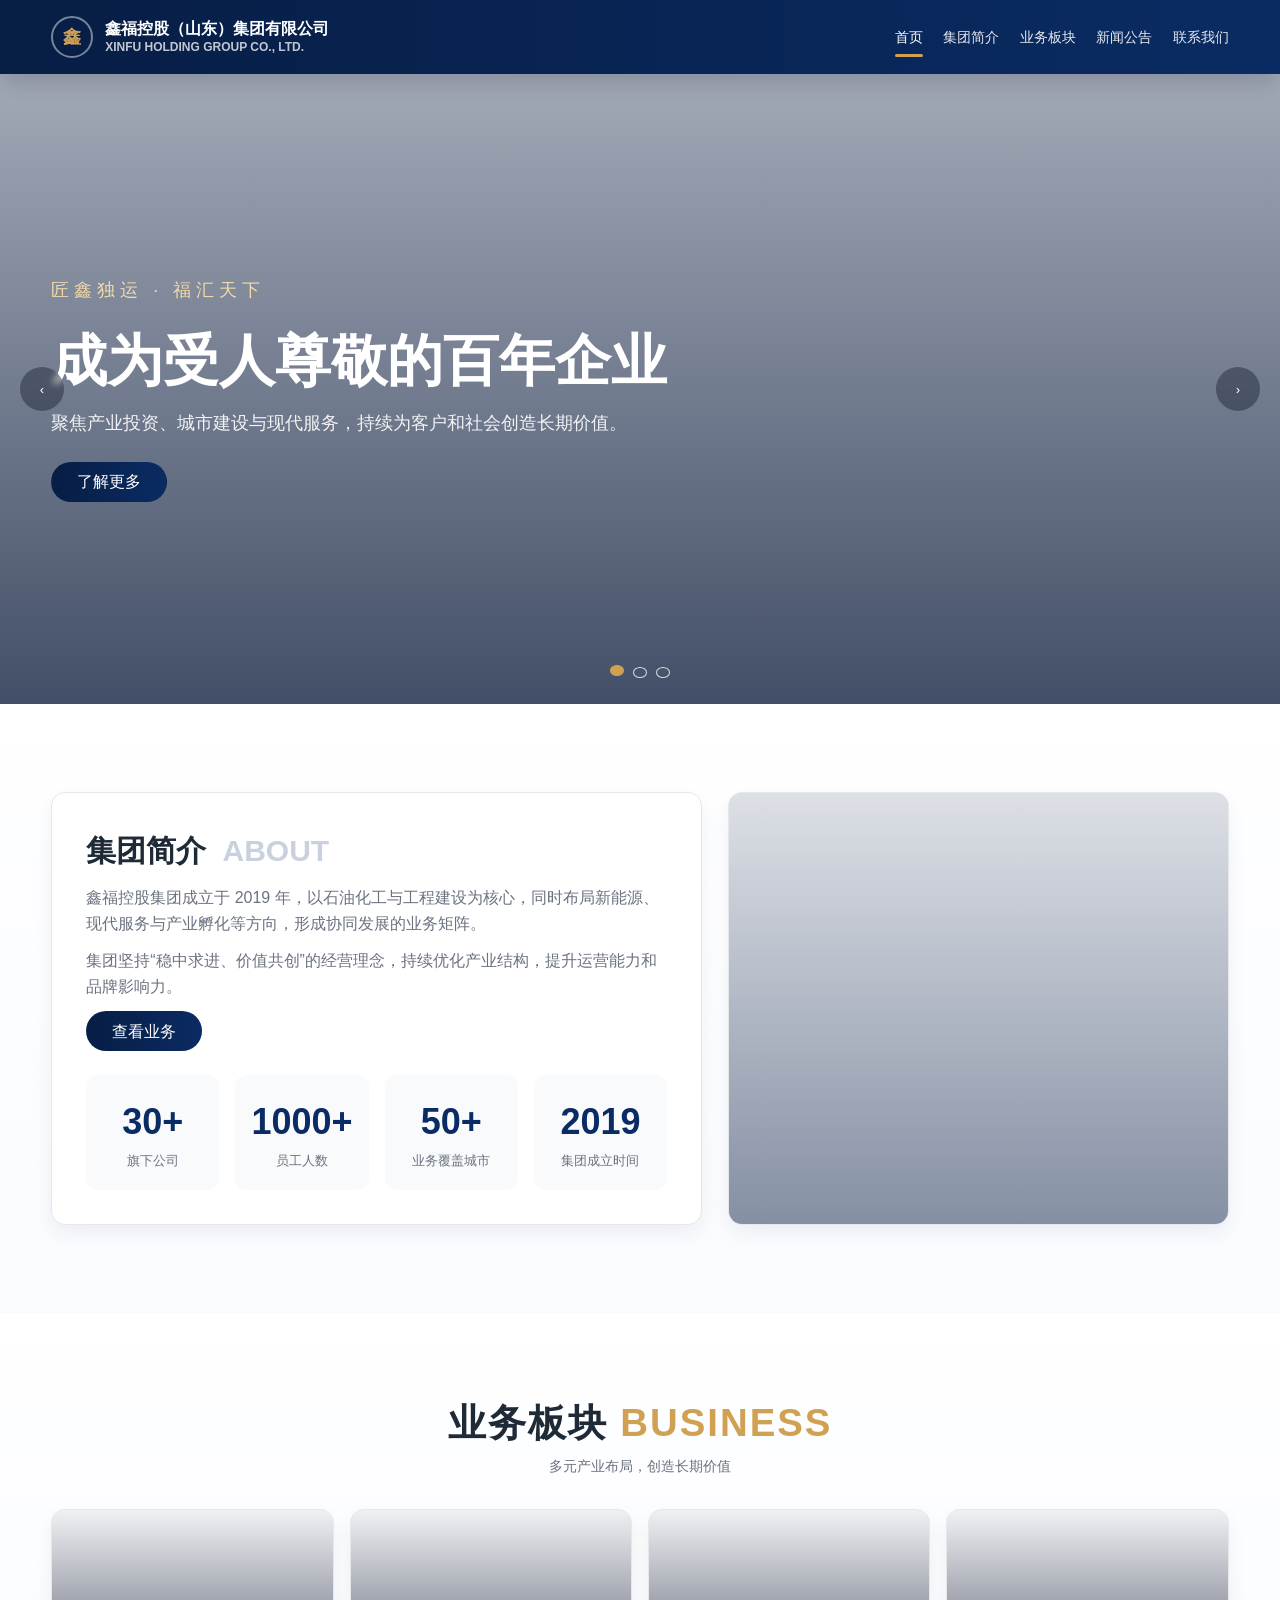
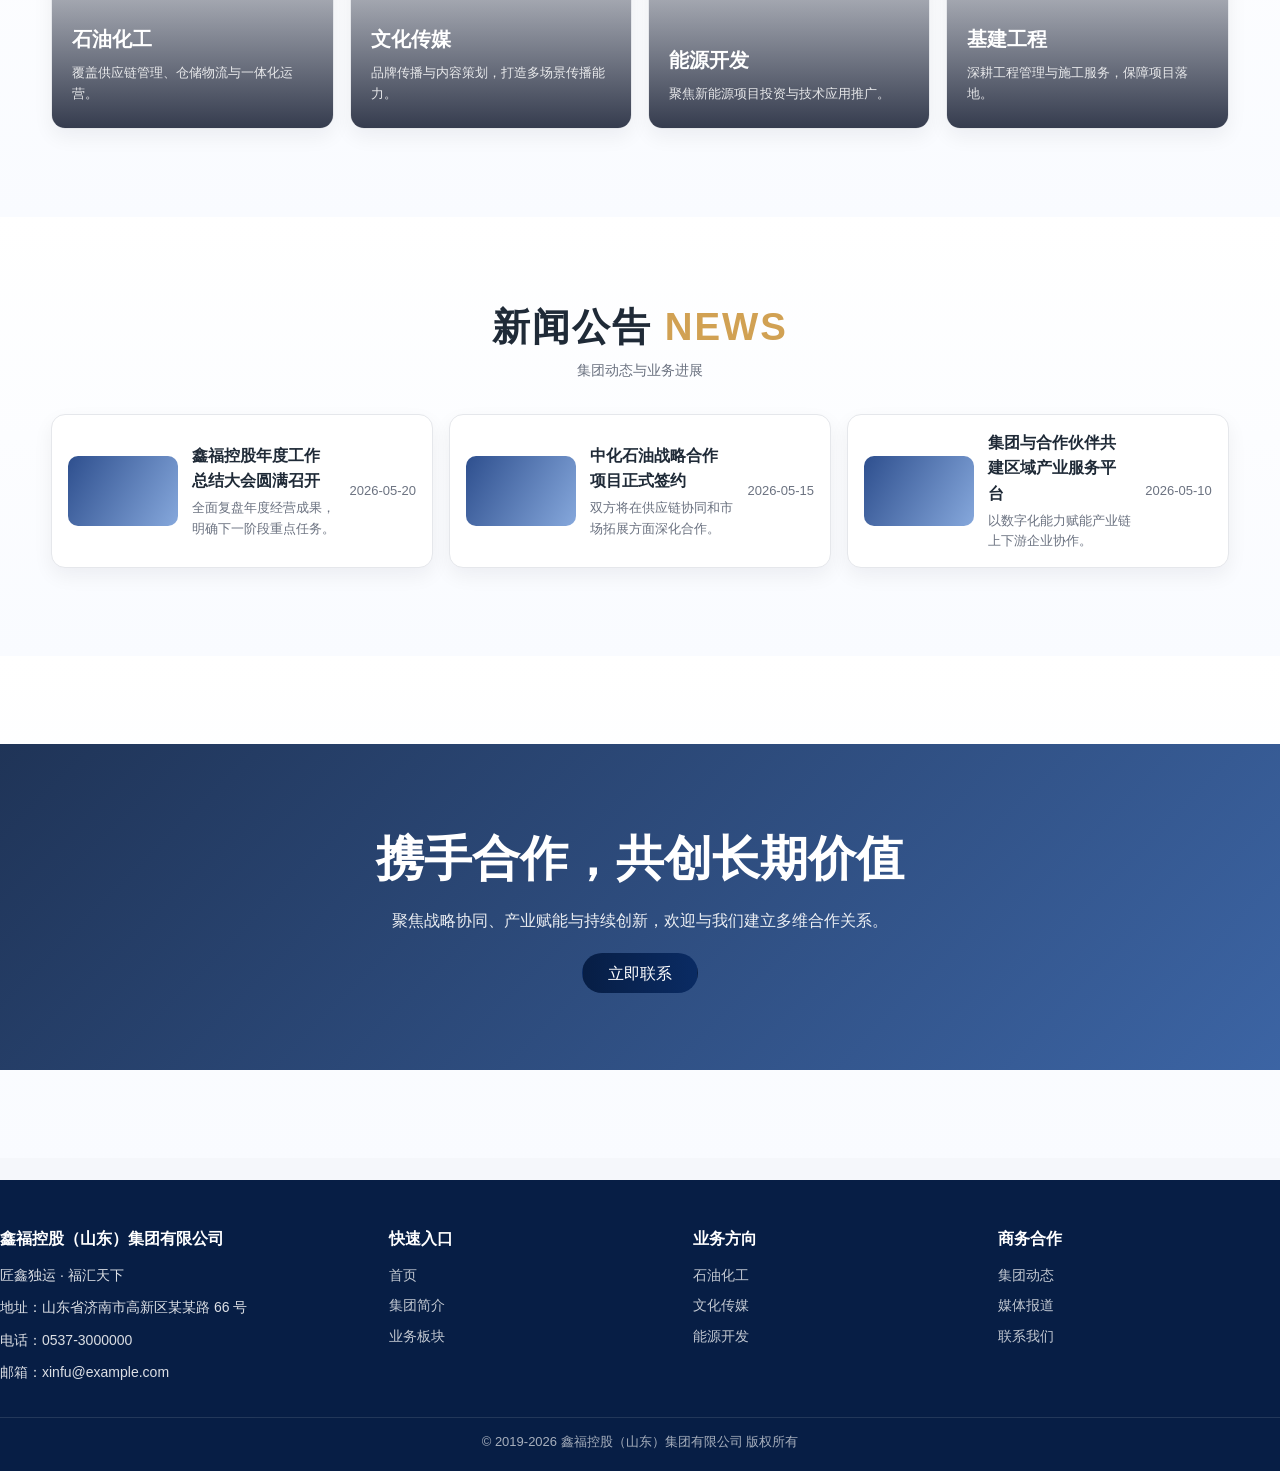
==== index.html @ 0e3b785d "feat: add dedicated energy sector page Co-authored-by: 15034068073 <15034068073@users.noreply.github" ====
<!DOCTYPE html>
<html lang="zh-CN">
  <head>
    <meta charset="UTF-8" />
    <meta name="viewport" content="width=device-width, initial-scale=1.0" />
    <title>鑫福控股（山东）集团有限公司</title>
    <meta
      name="description"
      content="企业官网首页本地模板，支持动效、全宽自适应布局与单页滚动导航。"
    />
    <link rel="stylesheet" href="./css/common.css" />
    <link rel="stylesheet" href="./css/home.css" />
  </head>
  <body>
    <header class="site-header">
      <div class="container header-inner">
        <a class="brand" href="#home">
          <div class="brand-mark">鑫</div>
          <div class="brand-text">
            鑫福控股（山东）集团有限公司
            <small>XINFU HOLDING GROUP CO., LTD.</small>
          </div>
        </a>
        <nav class="main-nav" aria-label="主导航">
          <ul>
            <li><a class="is-active nav-link" href="#home">首页</a></li>
            <li><a href="./about.html">集团简介</a></li>
            <li><a href="./business.html">业务板块</a></li>
            <li><a href="./news.html">新闻公告</a></li>
            <li><a href="./contact.html">联系我们</a></li>
          </ul>
        </nav>
      </div>
    </header>

    <main>
      <section id="home" class="hero" aria-label="轮播图">
        <div
          class="hero-slide is-active"
          style="
            background-image:
              url('https://images.unsplash.com/photo-1477959858617-67f85cf4f1df?auto=format&fit=crop&w=1800&q=80');
          "
        ></div>
        <div
          class="hero-slide"
          style="
            background-image:
              url('https://images.unsplash.com/photo-1444723121867-7a241cacace9?auto=format&fit=crop&w=1800&q=80');
          "
        ></div>
        <div
          class="hero-slide"
          style="
            background-image:
              url('https://images.unsplash.com/photo-1489515217757-5fd1be406fef?auto=format&fit=crop&w=1800&q=80');
          "
        ></div>

        <div class="container hero-content">
          <div class="hero-copy">
            <p class="hero-kicker">匠鑫独运 · 福汇天下</p>
            <h1>成为受人尊敬的百年企业</h1>
            <p>聚焦产业投资、城市建设与现代服务，持续为客户和社会创造长期价值。</p>
            <a class="btn-primary" href="#about">了解更多</a>
          </div>
        </div>

        <button class="hero-arrow prev" type="button" aria-label="上一张">‹</button>
        <button class="hero-arrow next" type="button" aria-label="下一张">›</button>
        <div class="hero-dots" aria-label="轮播分页">
          <button class="hero-dot is-active" type="button"></button>
          <button class="hero-dot" type="button"></button>
          <button class="hero-dot" type="button"></button>
        </div>
      </section>

      <section id="about" class="section about-shell">
        <div class="container about-grid">
          <article class="card about-card reveal">
            <h2>集团简介 <span>ABOUT</span></h2>
            <p>
              鑫福控股集团成立于 2019 年，以石油化工与工程建设为核心，同时布局新能源、现代服务与产业孵化等方向，形成协同发展的业务矩阵。
            </p>
            <p>
              集团坚持“稳中求进、价值共创”的经营理念，持续优化产业结构，提升运营能力和品牌影响力。
            </p>
            <a class="btn-primary" href="./business.html">查看业务</a>

            <div class="stats">
              <div class="stat-item">
                <strong data-counter="30" data-suffix="+">0</strong>
                <span>旗下公司</span>
              </div>
              <div class="stat-item">
                <strong data-counter="1000" data-suffix="+">0</strong>
                <span>员工人数</span>
              </div>
              <div class="stat-item">
                <strong data-counter="50" data-suffix="+">0</strong>
                <span>业务覆盖城市</span>
              </div>
              <div class="stat-item">
                <strong data-counter="2019">0</strong>
                <span>集团成立时间</span>
              </div>
            </div>
          </article>

          <aside class="card about-photo reveal">
            <div aria-label="集团办公大楼图片"></div>
          </aside>
        </div>
      </section>

      <section id="business" class="section business-shell">
        <div class="container">
          <div class="section-header reveal">
            <h2 class="section-title">业务板块 <span>BUSINESS</span></h2>
            <p class="section-subtitle">多元产业布局，创造长期价值</p>
          </div>
          <div class="business-list">
            <article class="card business-card oil reveal">
              <div class="content">
                <h3>石油化工</h3>
                <p>覆盖供应链管理、仓储物流与一体化运营。</p>
              </div>
            </article>
            <article class="card business-card culture reveal">
              <div class="content">
                <h3>文化传媒</h3>
                <p>品牌传播与内容策划，打造多场景传播能力。</p>
              </div>
            </article>
            <article class="card business-card energy reveal">
              <div class="content">
                <h3>能源开发</h3>
                <p>聚焦新能源项目投资与技术应用推广。</p>
              </div>
            </article>
            <article class="card business-card bridge reveal">
              <div class="content">
                <h3>基建工程</h3>
                <p>深耕工程管理与施工服务，保障项目落地。</p>
              </div>
            </article>
          </div>
        </div>
      </section>

      <section id="news" class="section news-shell">
        <div class="container">
          <div class="section-header reveal">
            <h2 class="section-title">新闻公告 <span>NEWS</span></h2>
            <p class="section-subtitle">集团动态与业务进展</p>
          </div>
          <div class="news-list">
            <article class="card news-item reveal">
              <div class="news-thumb"></div>
              <div>
                <h4>鑫福控股年度工作总结大会圆满召开</h4>
                <p>全面复盘年度经营成果，明确下一阶段重点任务。</p>
              </div>
              <span class="news-date">2026-05-20</span>
            </article>
            <article class="card news-item reveal">
              <div class="news-thumb"></div>
              <div>
                <h4>中化石油战略合作项目正式签约</h4>
                <p>双方将在供应链协同和市场拓展方面深化合作。</p>
              </div>
              <span class="news-date">2026-05-15</span>
            </article>
            <article class="card news-item reveal">
              <div class="news-thumb"></div>
              <div>
                <h4>集团与合作伙伴共建区域产业服务平台</h4>
                <p>以数字化能力赋能产业链上下游企业协作。</p>
              </div>
              <span class="news-date">2026-05-10</span>
            </article>
          </div>
        </div>
      </section>

      <section class="section cta-shell">
        <div class="container cta reveal">
          <h2>携手合作，共创长期价值</h2>
          <p>聚焦战略协同、产业赋能与持续创新，欢迎与我们建立多维合作关系。</p>
          <a class="btn-primary" href="./contact.html">立即联系</a>
        </div>
      </section>
    </main>

    <footer id="contact" class="site-footer">
      <div class="container footer-top">
        <section class="footer-col footer-brand reveal">
          <h4>鑫福控股（山东）集团有限公司</h4>
          <p>匠鑫独运 · 福汇天下</p>
          <p>地址：山东省济南市高新区某某路 66 号</p>
          <p>电话：0537-3000000</p>
          <p>邮箱：xinfu@example.com</p>
        </section>
        <section class="footer-col reveal">
          <h4>快速入口</h4>
          <a href="#home">首页</a>
          <a href="#about">集团简介</a>
          <a href="#business">业务板块</a>
        </section>
        <section class="footer-col reveal">
          <h4>业务方向</h4>
          <a href="./business.html">石油化工</a>
          <a href="./media.html">文化传媒</a>
          <a href="./energy.html">能源开发</a>
        </section>
        <section class="footer-col reveal">
          <h4>商务合作</h4>
          <a href="./news.html">集团动态</a>
          <a href="./news.html">媒体报道</a>
          <a href="./contact.html">联系我们</a>
        </section>
      </div>
      <div class="footer-bottom">© 2019-2026 鑫福控股（山东）集团有限公司 版权所有</div>
    </footer>

    <script src="./js/home.js"></script>
  </body>
</html>
---- css/common.css ----
:root {
  --primary: #0a2b63;
  --primary-dark: #071e45;
  --primary-light: #2457a8;
  --accent: #d1a153;
  --text-main: #1f2a37;
  --text-muted: #6b7280;
  --bg-page: #f5f7fb;
  --bg-card: #ffffff;
  --border-color: #e5e7eb;
}

*,
*::before,
*::after {
  box-sizing: border-box;
}

html,
body {
  margin: 0;
  padding: 0;
}

body {
  font-family: "Microsoft YaHei", "PingFang SC", "Helvetica Neue", Arial, sans-serif;
  color: var(--text-main);
  background: var(--bg-page);
  line-height: 1.6;
  overflow-x: hidden;
}

a {
  color: inherit;
  text-decoration: none;
}

img {
  max-width: 100%;
  display: block;
}

ul,
ol {
  margin: 0;
  padding: 0;
  list-style: none;
}

.container {
  width: 100%;
  margin: 0;
  padding-inline: clamp(16px, 4vw, 72px);
}

.site-header {
  background: linear-gradient(90deg, var(--primary-dark), var(--primary));
  color: #fff;
  position: sticky;
  top: 0;
  z-index: 20;
  box-shadow: 0 8px 24px rgba(5, 22, 52, 0.18);
}

.header-inner {
  min-height: 74px;
  display: flex;
  align-items: center;
  justify-content: space-between;
  gap: 20px;
}

.brand {
  display: flex;
  align-items: center;
  gap: 12px;
  font-weight: 700;
  white-space: nowrap;
}

.brand-mark {
  width: 42px;
  height: 42px;
  border-radius: 50%;
  border: 2px solid rgba(255, 255, 255, 0.45);
  display: grid;
  place-items: center;
  font-size: 18px;
  color: var(--accent);
}

.brand-text {
  line-height: 1.2;
}

.brand-text small {
  display: block;
  font-size: 12px;
  opacity: 0.75;
  margin-top: 2px;
}

.main-nav ul {
  display: flex;
  gap: clamp(12px, 1.6vw, 26px);
  align-items: center;
  font-size: 14px;
  flex-wrap: wrap;
  justify-content: flex-end;
}

.main-nav a {
  position: relative;
  padding: 8px 0;
  opacity: 0.9;
  transition: opacity 0.2s ease;
}

.main-nav a:hover,
.main-nav a.is-active {
  opacity: 1;
}

.main-nav a.is-active::after,
.main-nav a:hover::after {
  content: "";
  position: absolute;
  left: 0;
  right: 0;
  bottom: -4px;
  height: 3px;
  border-radius: 99px;
  background: var(--accent);
}

.section {
  padding: clamp(44px, 7vw, 88px) 0;
}

.section-header {
  text-align: center;
  margin-bottom: 32px;
}

.section-title {
  margin: 0;
  font-size: clamp(28px, 3vw, 40px);
  line-height: 1.15;
  letter-spacing: 2px;
}

.section-title span {
  color: var(--accent);
}

.section-subtitle {
  margin-top: 10px;
  color: var(--text-muted);
  font-size: 14px;
}

.section-shell {
  width: 100%;
  border-radius: 16px;
  overflow: hidden;
}

.btn-primary {
  display: inline-flex;
  align-items: center;
  justify-content: center;
  min-width: 116px;
  height: 40px;
  padding: 0 18px;
  background: linear-gradient(90deg, var(--primary-dark), var(--primary));
  color: #fff;
  border-radius: 999px;
  border: 1px solid transparent;
  transition: transform 0.25s ease, box-shadow 0.25s ease, background 0.25s ease;
}

.btn-primary:hover {
  transform: translateY(-2px);
  box-shadow: 0 8px 20px rgba(7, 30, 69, 0.22);
  background: linear-gradient(90deg, var(--primary), var(--primary-light));
}

.card {
  background: var(--bg-card);
  border-radius: 14px;
  border: 1px solid var(--border-color);
  box-shadow: 0 8px 20px rgba(15, 23, 42, 0.06);
}

.reveal {
  opacity: 0;
  transform: translateY(24px);
  transition: opacity 0.6s ease, transform 0.6s ease;
}

.reveal.in-view {
  opacity: 1;
  transform: translateY(0);
}

.site-footer {
  background: var(--primary-dark);
  color: rgba(255, 255, 255, 0.86);
  margin-top: 22px;
}

.footer-top {
  padding: clamp(30px, 5vw, 46px) 0 24px;
  display: grid;
  grid-template-columns: 1.3fr 1fr 1fr 1fr;
  gap: 22px;
}

.footer-col h4 {
  margin: 0 0 12px;
  font-size: 16px;
  color: #fff;
}

.footer-col a {
  display: block;
  margin-bottom: 8px;
  font-size: 14px;
  opacity: 0.88;
  transition: opacity 0.2s ease, color 0.2s ease;
}

.footer-col a:hover {
  opacity: 1;
  color: #fff;
}

.footer-brand p {
  margin: 0 0 10px;
  font-size: 14px;
}

.footer-bottom {
  border-top: 1px solid rgba(255, 255, 255, 0.15);
  padding: 14px 0 18px;
  text-align: center;
  font-size: 13px;
  opacity: 0.75;
}

@media (max-width: 1080px) {
  .header-inner {
    padding: 8px 0;
  }

  .main-nav ul {
    gap: 12px;
    font-size: 14px;
  }

  .footer-top {
    grid-template-columns: 1fr 1fr;
  }
}

@media (max-width: 760px) {
  .header-inner {
    flex-direction: column;
    justify-content: center;
    padding: 14px 0;
    gap: 10px;
  }

  .main-nav ul {
    flex-wrap: wrap;
    justify-content: center;
  }

  .section {
    padding: 44px 0;
  }

  .footer-top {
    grid-template-columns: 1fr;
    gap: 16px;
  }

  .brand {
    white-space: normal;
  }
}
---- css/home.css ----
.hero {
  position: relative;
  color: #fff;
  min-height: clamp(500px, 70vh, 740px);
  overflow: hidden;
}

.hero-slide {
  position: absolute;
  inset: 0;
  opacity: 0;
  transform: scale(1.04);
  transition: opacity 0.7s ease, transform 6s ease;
  background-size: cover;
  background-position: center;
}

.hero-slide::after {
  content: "";
  position: absolute;
  inset: 0;
  background: linear-gradient(180deg, rgba(4, 20, 52, 0.34), rgba(4, 20, 52, 0.74));
}

.hero-slide.is-active {
  opacity: 1;
  transform: scale(1);
}

.hero-content {
  position: relative;
  z-index: 2;
  min-height: clamp(500px, 70vh, 740px);
  display: flex;
  align-items: center;
}

.hero-copy {
  max-width: 640px;
  animation: hero-up 0.9s ease both;
}

.hero-kicker {
  margin: 0 0 14px;
  letter-spacing: 5px;
  color: #ffe3ab;
  font-size: clamp(16px, 2vw, 20px);
}

.hero-copy h1 {
  margin: 0 0 16px;
  font-size: clamp(34px, 5vw, 56px);
  line-height: 1.15;
}

.hero-copy p {
  margin: 0 0 24px;
  opacity: 0.9;
  font-size: clamp(15px, 1.5vw, 18px);
  max-width: 32em;
}

.hero-dots {
  position: absolute;
  left: 50%;
  bottom: 26px;
  transform: translateX(-50%);
  display: flex;
  gap: 9px;
  z-index: 3;
}

.hero-dot {
  width: 11px;
  height: 11px;
  border-radius: 50%;
  border: 1px solid rgba(255, 255, 255, 0.8);
  background: transparent;
  cursor: pointer;
  transition: all 0.25s ease;
}

.hero-dot.is-active {
  background: var(--accent);
  border-color: var(--accent);
  transform: translateY(-2px);
}

.hero-arrow {
  position: absolute;
  top: 50%;
  transform: translateY(-50%);
  z-index: 3;
  width: 44px;
  height: 44px;
  border: none;
  border-radius: 50%;
  color: #fff;
  background: rgba(2, 10, 28, 0.35);
  backdrop-filter: blur(3px);
  cursor: pointer;
  transition: background 0.2s ease, transform 0.2s ease;
}

.hero-arrow:hover {
  background: rgba(2, 10, 28, 0.58);
  transform: translateY(-50%) scale(1.05);
}

.hero-arrow.prev {
  left: 20px;
}

.hero-arrow.next {
  right: 20px;
}

.about-shell,
.business-shell,
.news-shell,
.cta-shell {
  background: linear-gradient(180deg, #ffffff, #f9fbff);
}

.about-grid {
  display: grid;
  grid-template-columns: 1.3fr 1fr;
  gap: 26px;
}

.about-card {
  padding: clamp(20px, 3vw, 34px);
}

.about-card h2 {
  margin: 0 0 10px;
  font-size: 30px;
}

.about-card h2 span {
  color: #cad1de;
  margin-left: 8px;
}

.about-card p {
  margin: 0 0 12px;
  color: var(--text-muted);
}

.stats {
  margin-top: 24px;
  display: grid;
  grid-template-columns: repeat(4, minmax(100px, 1fr));
  gap: 16px;
}

.stat-item {
  padding: 18px 16px;
  border-radius: 12px;
  background: #f8fafc;
  text-align: center;
  transition: transform 0.2s ease;
}

.stat-item:hover {
  transform: translateY(-4px);
}

.stat-item strong {
  display: block;
  font-size: clamp(26px, 3.3vw, 36px);
  color: var(--primary);
}

.stat-item span {
  display: block;
  font-size: 13px;
  color: var(--text-muted);
}

.about-photo {
  overflow: hidden;
}

.about-photo div {
  height: 100%;
  min-height: 290px;
  background:
    linear-gradient(180deg, rgba(12, 33, 73, 0.14), rgba(12, 33, 73, 0.5)),
    url("https://images.unsplash.com/photo-1486406146926-c627a92ad1ab?auto=format&fit=crop&w=900&q=80")
      center / cover no-repeat;
  transition: transform 0.7s ease;
}

.about-photo:hover div {
  transform: scale(1.05);
}

.business-list {
  display: grid;
  grid-template-columns: repeat(4, minmax(0, 1fr));
  gap: 16px;
}

.business-card {
  min-height: 220px;
  position: relative;
  overflow: hidden;
  color: #fff;
  display: flex;
  align-items: end;
  isolation: isolate;
  transition: transform 0.35s ease, box-shadow 0.35s ease;
}

.business-card::before {
  content: "";
  position: absolute;
  inset: 0;
  background: linear-gradient(180deg, rgba(4, 12, 34, 0.05), rgba(4, 12, 34, 0.8));
}

.business-card::after {
  content: "";
  position: absolute;
  inset: auto -20% -50%;
  height: 120%;
  background: radial-gradient(
    circle at center,
    rgba(255, 255, 255, 0.22) 0%,
    rgba(255, 255, 255, 0) 64%
  );
  opacity: 0;
  transition: opacity 0.3s ease, transform 0.3s ease;
  transform: translateY(16px);
}

.business-card .content {
  position: relative;
  padding: 24px 20px;
  z-index: 1;
}

.business-card h3 {
  margin: 0 0 8px;
  font-size: 20px;
}

.business-card p {
  margin: 0;
  font-size: 13px;
  opacity: 0.85;
}

.business-card:hover {
  transform: translateY(-6px);
  box-shadow: 0 18px 26px rgba(11, 22, 43, 0.2);
}

.business-card:hover::after {
  opacity: 1;
  transform: translateY(0);
}

.business-card.oil {
  background: url("https://images.unsplash.com/photo-1473448912268-2022ce9509d8?auto=format&fit=crop&w=900&q=80")
    center / cover no-repeat;
}

.business-card.culture {
  background: url("https://images.unsplash.com/photo-1469474968028-56623f02e42e?auto=format&fit=crop&w=900&q=80")
    center / cover no-repeat;
}

.business-card.energy {
  background: url("https://images.unsplash.com/photo-1497436072909-60f360e1d4b1?auto=format&fit=crop&w=900&q=80")
    center / cover no-repeat;
}

.business-card.bridge {
  background: url("https://images.unsplash.com/photo-1524661135-423995f22d0b?auto=format&fit=crop&w=900&q=80")
    center / cover no-repeat;
}

.news-list {
  display: grid;
  grid-template-columns: repeat(3, minmax(0, 1fr));
  gap: 16px;
}

.news-item {
  display: grid;
  grid-template-columns: 110px 1fr auto;
  gap: 14px;
  align-items: center;
  padding: 15px 16px;
  transition: transform 0.2s ease, box-shadow 0.2s ease;
}

.news-item:hover {
  transform: translateY(-3px);
  box-shadow: 0 14px 22px rgba(15, 23, 42, 0.11);
}

.news-thumb {
  width: 110px;
  height: 70px;
  border-radius: 10px;
  background: linear-gradient(120deg, #2e4f8e, #86a8dc);
}

.news-item h4 {
  margin: 0 0 4px;
  font-size: 16px;
}

.news-item p {
  margin: 0;
  color: var(--text-muted);
  font-size: 13px;
}

.news-date {
  color: var(--text-muted);
  font-size: 13px;
  white-space: nowrap;
}

.cta {
  text-align: center;
  padding: clamp(40px, 6vw, 80px) 0;
  color: #fff;
  background:
    linear-gradient(135deg, rgba(7, 30, 69, 0.9), rgba(18, 67, 144, 0.82)),
    url("https://images.unsplash.com/photo-1465446751832-9f11e125f55c?auto=format&fit=crop&w=1800&q=80")
      center / cover no-repeat;
}

.cta h2 {
  margin: 0 0 10px;
  font-size: clamp(30px, 4vw, 48px);
}

.cta p {
  margin: 0 auto 20px;
  opacity: 0.9;
  max-width: 42em;
}

@keyframes hero-up {
  from {
    opacity: 0;
    transform: translateY(24px);
  }
  to {
    opacity: 1;
    transform: translateY(0);
  }
}

@media (max-width: 1080px) {
  .about-grid {
    grid-template-columns: 1fr;
  }

  .business-list {
    grid-template-columns: repeat(2, minmax(0, 1fr));
  }

  .news-list {
    grid-template-columns: 1fr;
  }
}

@media (max-width: 760px) {
  .hero,
  .hero-content {
    min-height: 470px;
  }

  .hero-kicker {
    font-size: 16px;
    letter-spacing: 2px;
  }

  .hero-copy p {
    font-size: 15px;
  }

  .hero-arrow {
    display: none;
  }

  .stats {
    grid-template-columns: repeat(2, minmax(0, 1fr));
  }

  .business-list {
    grid-template-columns: 1fr;
  }

  .news-item {
    grid-template-columns: 1fr;
  }
}
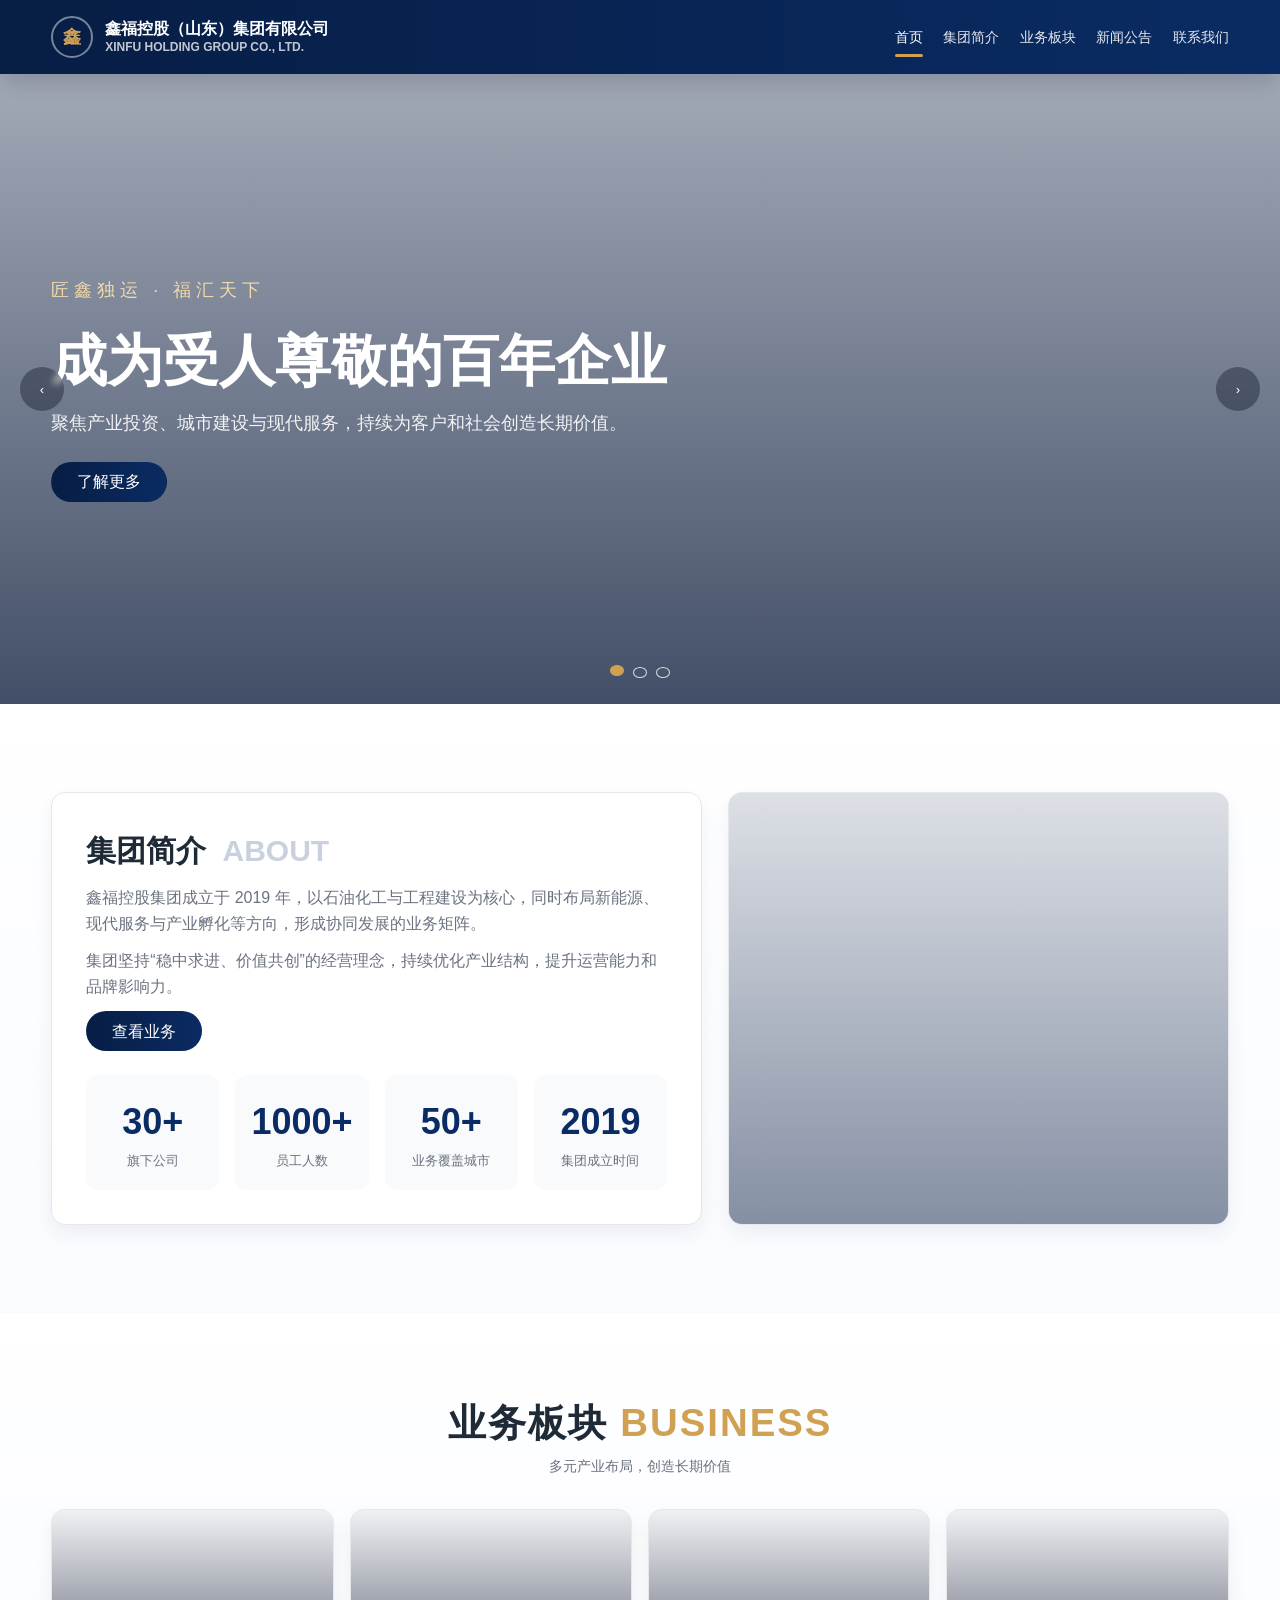
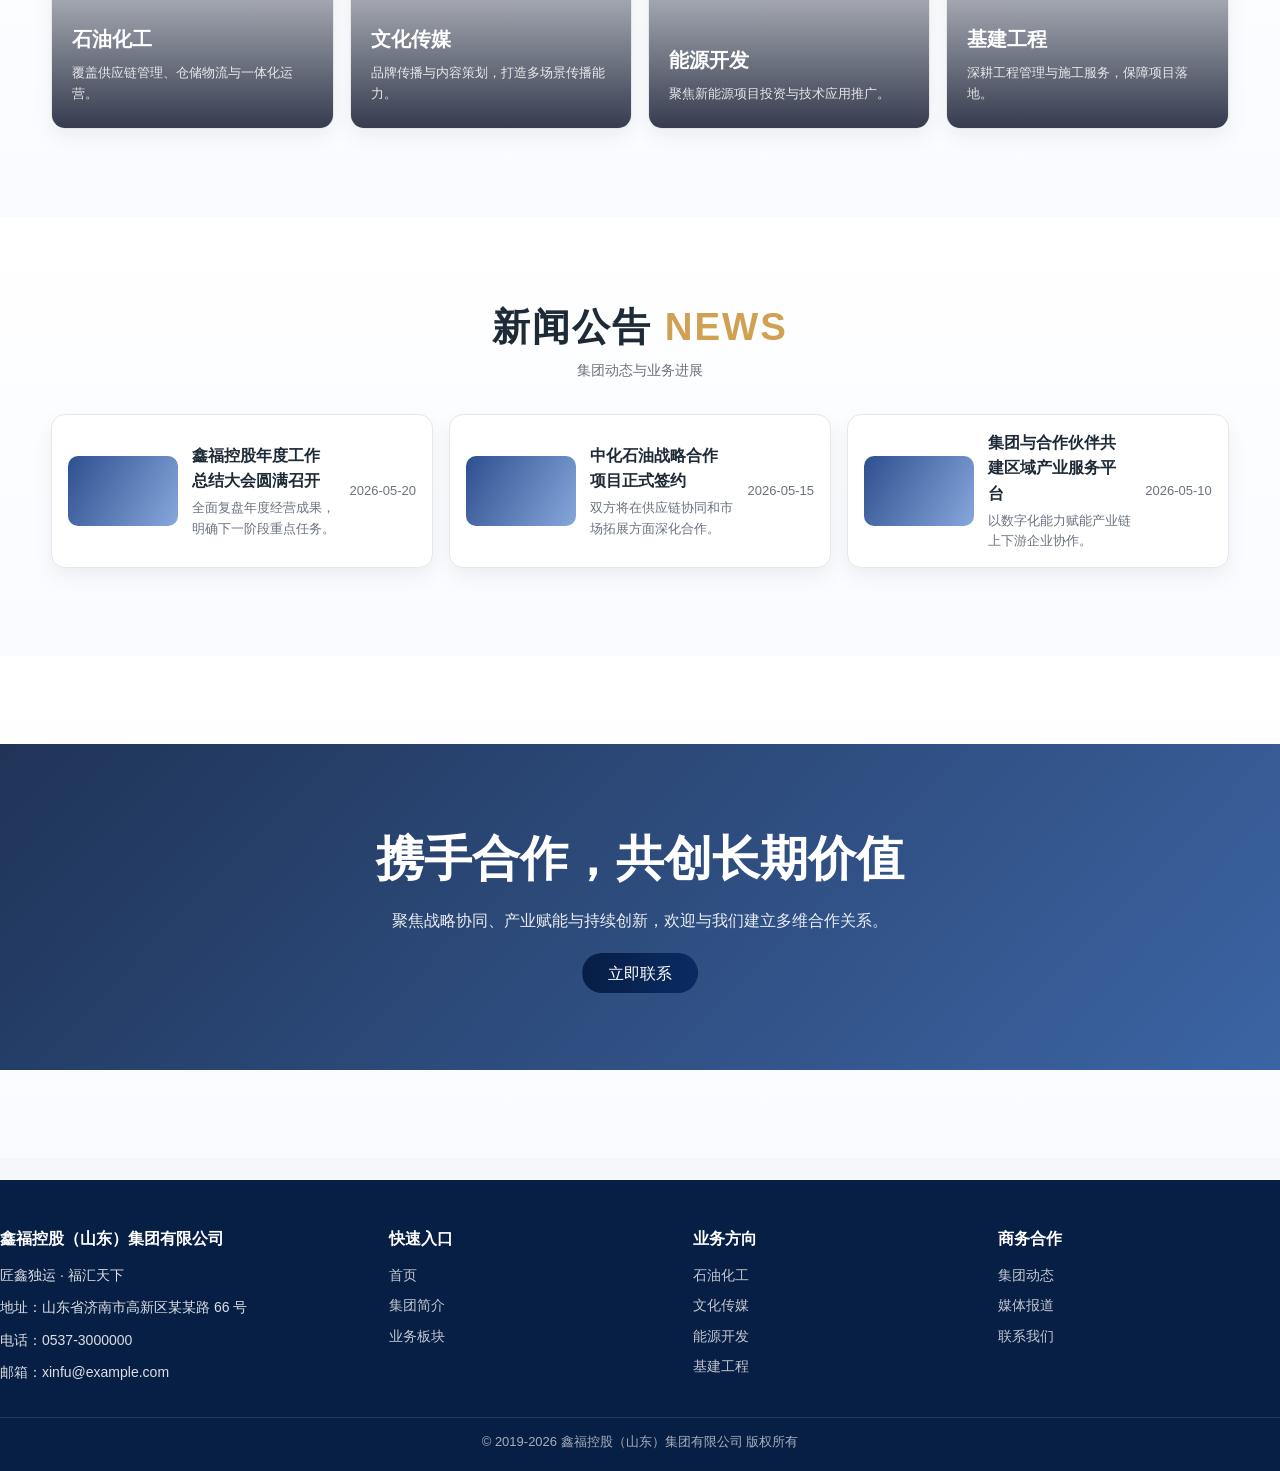
==== commit bb3bb0ba: "feat: add dedicated construction engineering page Co-authored-by: 15034068073 <15034068073@users.nor" ====
--- a/index.html
+++ b/index.html
@@ -212,6 +212,7 @@
           <a href="./business.html">石油化工</a>
           <a href="./media.html">文化传媒</a>
           <a href="./energy.html">能源开发</a>
+          <a href="./construction.html">基建工程</a>
         </section>
         <section class="footer-col reveal">
           <h4>商务合作</h4>
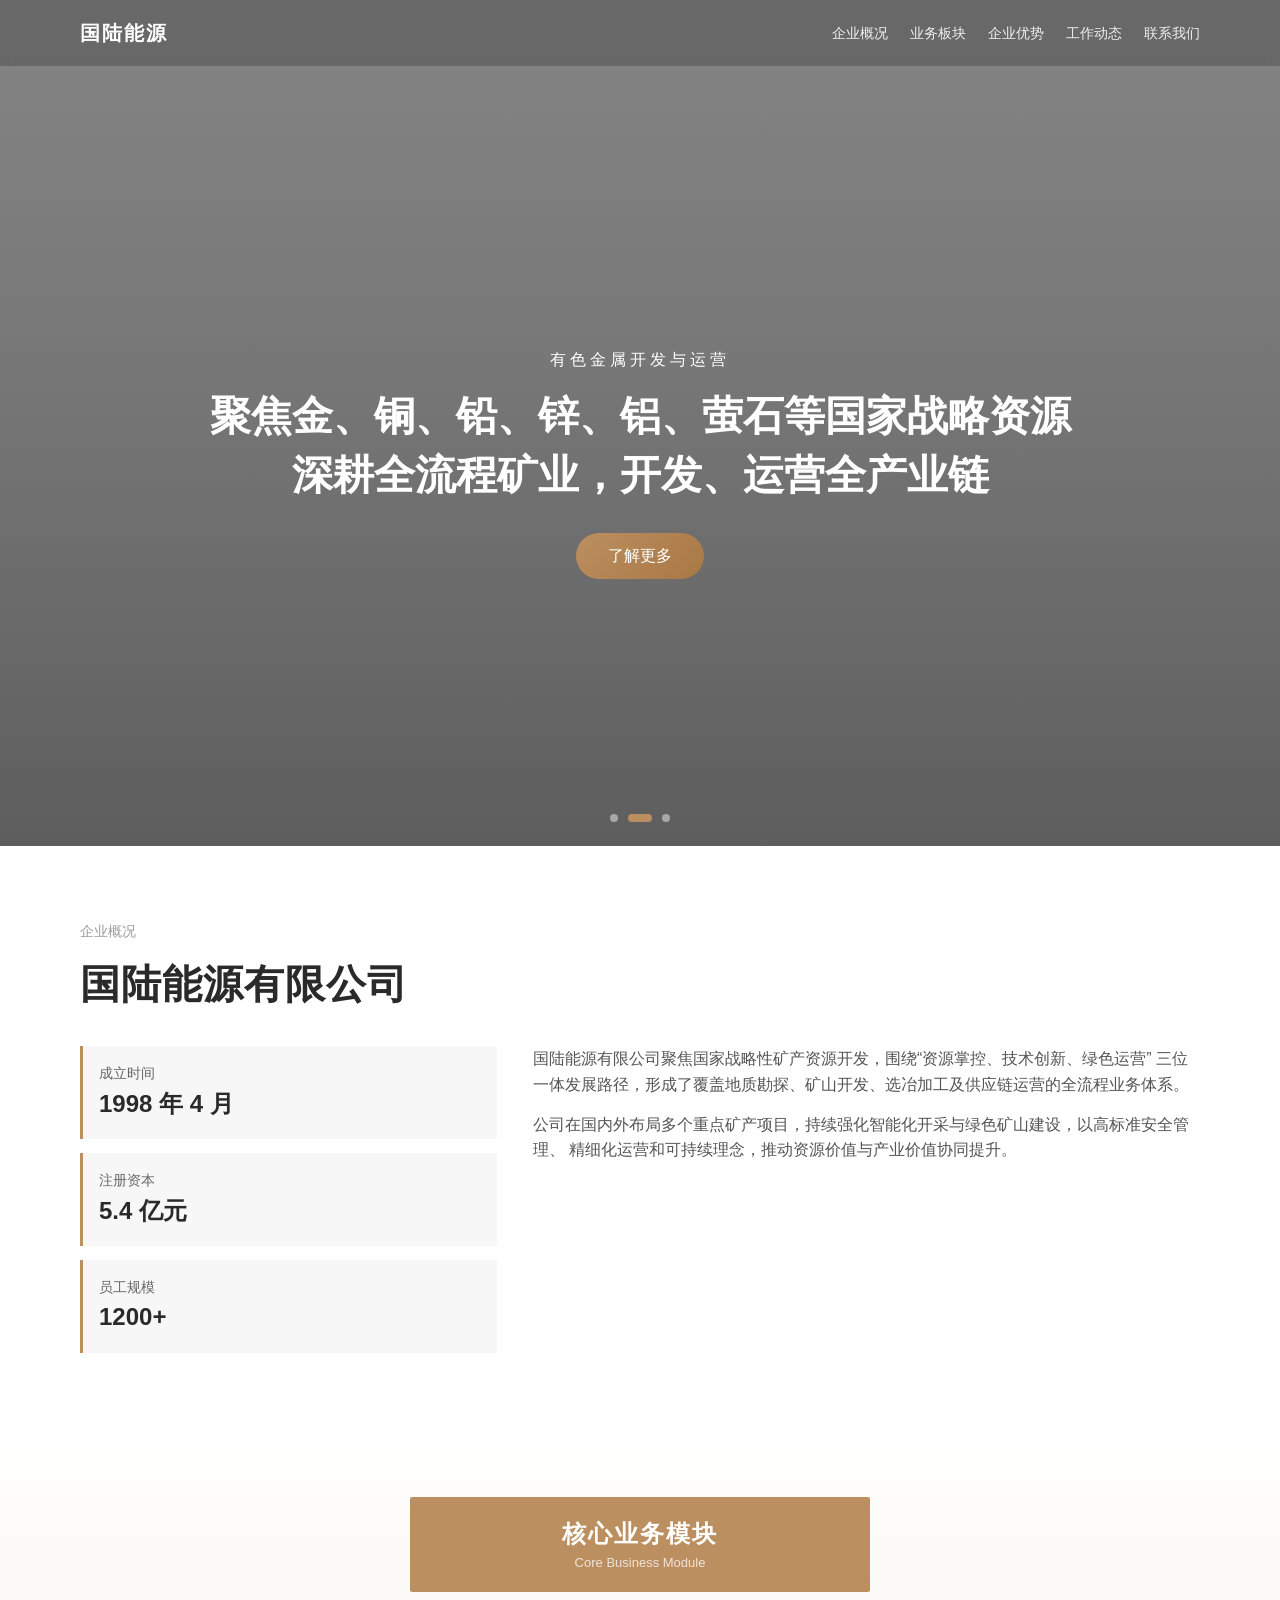
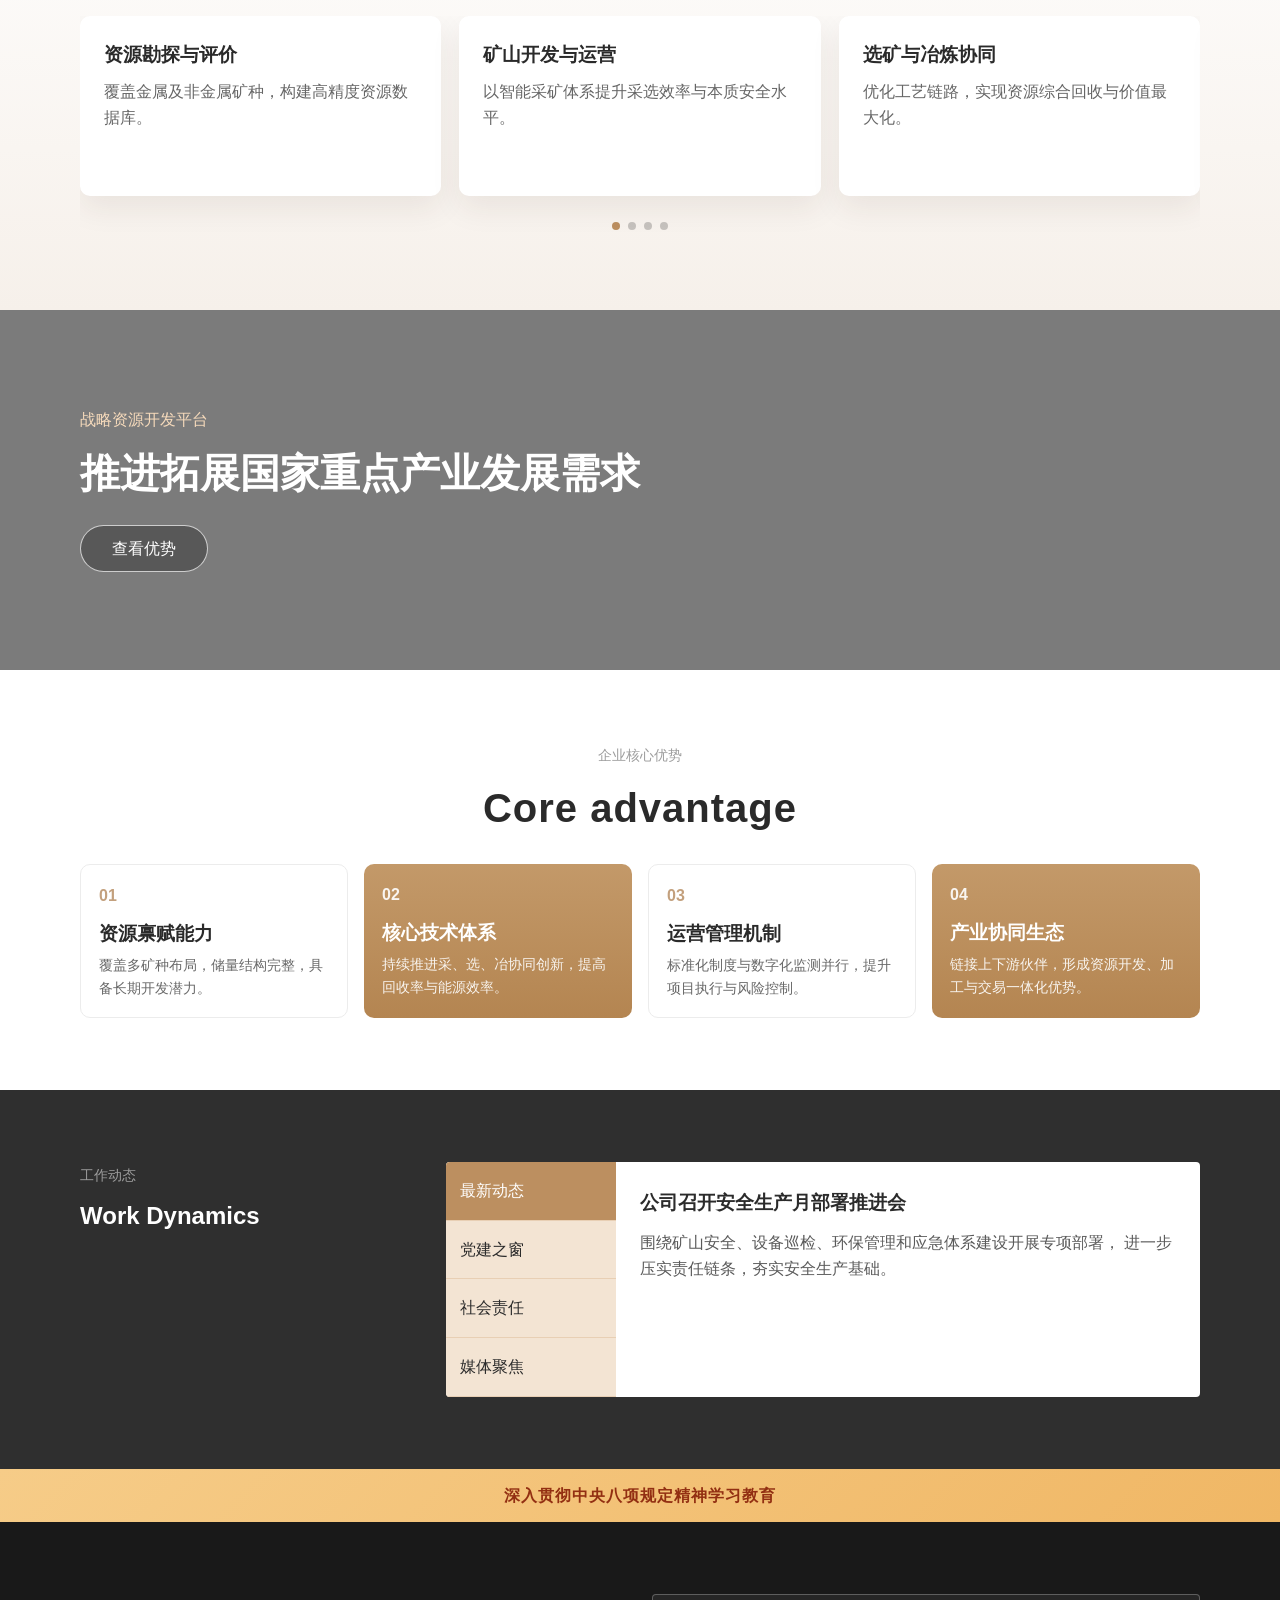
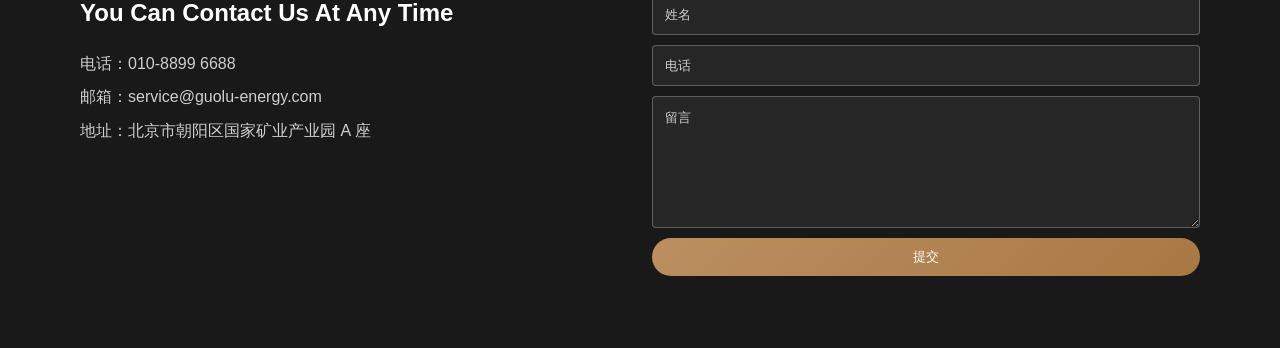
==== commit 5678a090: "feat: build responsive mining landing page with animations Co-authored-by: 15034068073 <15034068073@" ====
--- a/index.html
+++ b/index.html
@@ -3,227 +3,227 @@
   <head>
     <meta charset="UTF-8" />
     <meta name="viewport" content="width=device-width, initial-scale=1.0" />
-    <title>鑫福控股（山东）集团有限公司</title>
-    <meta
-      name="description"
-      content="企业官网首页本地模板，支持动效、全宽自适应布局与单页滚动导航。"
+    <title>国陆能源有限公司</title>
+    <link
+      rel="stylesheet"
+      href="https://cdn.jsdelivr.net/npm/swiper@11/swiper-bundle.min.css"
     />
-    <link rel="stylesheet" href="./css/common.css" />
-    <link rel="stylesheet" href="./css/home.css" />
+    <link
+      rel="stylesheet"
+      href="https://cdn.jsdelivr.net/npm/aos@2.3.4/dist/aos.css"
+    />
+    <link rel="stylesheet" href="./css/style.css" />
   </head>
   <body>
     <header class="site-header">
       <div class="container header-inner">
-        <a class="brand" href="#home">
-          <div class="brand-mark">鑫</div>
-          <div class="brand-text">
-            鑫福控股（山东）集团有限公司
-            <small>XINFU HOLDING GROUP CO., LTD.</small>
-          </div>
-        </a>
-        <nav class="main-nav" aria-label="主导航">
-          <ul>
-            <li><a class="is-active nav-link" href="#home">首页</a></li>
-            <li><a href="./about.html">集团简介</a></li>
-            <li><a href="./business.html">业务板块</a></li>
-            <li><a href="./news.html">新闻公告</a></li>
-            <li><a href="./contact.html">联系我们</a></li>
-          </ul>
+        <a class="logo" href="#top">国陆能源</a>
+        <button class="menu-toggle" type="button" aria-label="切换菜单">☰</button>
+        <nav class="site-nav">
+          <a href="#company">企业概况</a>
+          <a href="#business">业务板块</a>
+          <a href="#advantage">企业优势</a>
+          <a href="#news">工作动态</a>
+          <a href="#contact">联系我们</a>
         </nav>
       </div>
     </header>
 
-    <main>
-      <section id="home" class="hero" aria-label="轮播图">
-        <div
-          class="hero-slide is-active"
-          style="
-            background-image:
-              url('https://images.unsplash.com/photo-1477959858617-67f85cf4f1df?auto=format&fit=crop&w=1800&q=80');
-          "
-        ></div>
-        <div
-          class="hero-slide"
-          style="
-            background-image:
-              url('https://images.unsplash.com/photo-1444723121867-7a241cacace9?auto=format&fit=crop&w=1800&q=80');
-          "
-        ></div>
-        <div
-          class="hero-slide"
-          style="
-            background-image:
-              url('https://images.unsplash.com/photo-1489515217757-5fd1be406fef?auto=format&fit=crop&w=1800&q=80');
-          "
-        ></div>
-
-        <div class="container hero-content">
-          <div class="hero-copy">
-            <p class="hero-kicker">匠鑫独运 · 福汇天下</p>
-            <h1>成为受人尊敬的百年企业</h1>
-            <p>聚焦产业投资、城市建设与现代服务，持续为客户和社会创造长期价值。</p>
-            <a class="btn-primary" href="#about">了解更多</a>
-          </div>
-        </div>
-
-        <button class="hero-arrow prev" type="button" aria-label="上一张">‹</button>
-        <button class="hero-arrow next" type="button" aria-label="下一张">›</button>
-        <div class="hero-dots" aria-label="轮播分页">
-          <button class="hero-dot is-active" type="button"></button>
-          <button class="hero-dot" type="button"></button>
-          <button class="hero-dot" type="button"></button>
-        </div>
-      </section>
-
-      <section id="about" class="section about-shell">
-        <div class="container about-grid">
-          <article class="card about-card reveal">
-            <h2>集团简介 <span>ABOUT</span></h2>
-            <p>
-              鑫福控股集团成立于 2019 年，以石油化工与工程建设为核心，同时布局新能源、现代服务与产业孵化等方向，形成协同发展的业务矩阵。
-            </p>
-            <p>
-              集团坚持“稳中求进、价值共创”的经营理念，持续优化产业结构，提升运营能力和品牌影响力。
-            </p>
-            <a class="btn-primary" href="./business.html">查看业务</a>
-
-            <div class="stats">
-              <div class="stat-item">
-                <strong data-counter="30" data-suffix="+">0</strong>
-                <span>旗下公司</span>
+    <main id="top">
+      <section class="hero">
+        <div class="hero-mask"></div>
+        <div class="container hero-content" data-aos="fade-up">
+          <p class="hero-kicker">有色金属开发与运营</p>
+          <h1>
+            聚焦金、铜、铅、锌、铝、萤石等国家战略资源<br />
+            深耕全流程矿业，开发、运营全产业链
+          </h1>
+          <a class="btn btn-gold" href="#company">了解更多</a>
+        </div>
+        <div class="hero-indicator">
+          <span></span>
+          <span class="is-active"></span>
+          <span></span>
+        </div>
+      </section>
+
+      <section class="company section" id="company">
+        <div class="container">
+          <div class="section-title-wrap" data-aos="fade-right">
+            <span class="section-kicker">企业概况</span>
+            <h2>国陆能源有限公司</h2>
+          </div>
+          <div class="company-grid">
+            <div class="company-meta" data-aos="fade-up">
+              <div class="meta-item">
+                <span>成立时间</span>
+                <strong>1998 年 4 月</strong>
               </div>
-              <div class="stat-item">
-                <strong data-counter="1000" data-suffix="+">0</strong>
-                <span>员工人数</span>
+              <div class="meta-item">
+                <span>注册资本</span>
+                <strong>5.4 亿元</strong>
               </div>
-              <div class="stat-item">
-                <strong data-counter="50" data-suffix="+">0</strong>
-                <span>业务覆盖城市</span>
+              <div class="meta-item">
+                <span>员工规模</span>
+                <strong><em class="counter" data-count="1200">0</em>+</strong>
               </div>
-              <div class="stat-item">
-                <strong data-counter="2019">0</strong>
-                <span>集团成立时间</span>
-              </div>
-            </div>
-          </article>
-
-          <aside class="card about-photo reveal">
-            <div aria-label="集团办公大楼图片"></div>
-          </aside>
-        </div>
-      </section>
-
-      <section id="business" class="section business-shell">
+            </div>
+            <div class="company-desc" data-aos="fade-left">
+              <p>
+                国陆能源有限公司聚焦国家战略性矿产资源开发，围绕“资源掌控、技术创新、绿色运营”
+                三位一体发展路径，形成了覆盖地质勘探、矿山开发、选冶加工及供应链运营的全流程业务体系。
+              </p>
+              <p>
+                公司在国内外布局多个重点矿产项目，持续强化智能化开采与绿色矿山建设，以高标准安全管理、
+                精细化运营和可持续理念，推动资源价值与产业价值协同提升。
+              </p>
+            </div>
+          </div>
+        </div>
+      </section>
+
+      <section class="business section" id="business">
         <div class="container">
-          <div class="section-header reveal">
-            <h2 class="section-title">业务板块 <span>BUSINESS</span></h2>
-            <p class="section-subtitle">多元产业布局，创造长期价值</p>
-          </div>
-          <div class="business-list">
-            <article class="card business-card oil reveal">
-              <div class="content">
-                <h3>石油化工</h3>
-                <p>覆盖供应链管理、仓储物流与一体化运营。</p>
-              </div>
-            </article>
-            <article class="card business-card culture reveal">
-              <div class="content">
-                <h3>文化传媒</h3>
-                <p>品牌传播与内容策划，打造多场景传播能力。</p>
-              </div>
-            </article>
-            <article class="card business-card energy reveal">
-              <div class="content">
-                <h3>能源开发</h3>
-                <p>聚焦新能源项目投资与技术应用推广。</p>
-              </div>
-            </article>
-            <article class="card business-card bridge reveal">
-              <div class="content">
-                <h3>基建工程</h3>
-                <p>深耕工程管理与施工服务，保障项目落地。</p>
-              </div>
-            </article>
-          </div>
-        </div>
-      </section>
-
-      <section id="news" class="section news-shell">
+          <div class="business-head" data-aos="zoom-in">
+            <h2>核心业务模块</h2>
+            <p>Core Business Module</p>
+          </div>
+          <div class="swiper business-swiper" data-aos="fade-up">
+            <div class="swiper-wrapper">
+              <article class="swiper-slide business-card">
+                <h3>资源勘探与评价</h3>
+                <p>覆盖金属及非金属矿种，构建高精度资源数据库。</p>
+              </article>
+              <article class="swiper-slide business-card">
+                <h3>矿山开发与运营</h3>
+                <p>以智能采矿体系提升采选效率与本质安全水平。</p>
+              </article>
+              <article class="swiper-slide business-card">
+                <h3>选矿与冶炼协同</h3>
+                <p>优化工艺链路，实现资源综合回收与价值最大化。</p>
+              </article>
+              <article class="swiper-slide business-card">
+                <h3>产业投资与供应链</h3>
+                <p>依托全球渠道资源，打造稳定高效的供销体系。</p>
+              </article>
+            </div>
+            <div class="swiper-pagination"></div>
+          </div>
+        </div>
+      </section>
+
+      <section class="vision section">
+        <div class="vision-mask"></div>
+        <div class="container vision-content" data-aos="fade-up">
+          <p>战略资源开发平台</p>
+          <h2>推进拓展国家重点产业发展需求</h2>
+          <a class="btn btn-outline" href="#advantage">查看优势</a>
+        </div>
+      </section>
+
+      <section class="advantage section" id="advantage">
         <div class="container">
-          <div class="section-header reveal">
-            <h2 class="section-title">新闻公告 <span>NEWS</span></h2>
-            <p class="section-subtitle">集团动态与业务进展</p>
-          </div>
-          <div class="news-list">
-            <article class="card news-item reveal">
-              <div class="news-thumb"></div>
-              <div>
-                <h4>鑫福控股年度工作总结大会圆满召开</h4>
-                <p>全面复盘年度经营成果，明确下一阶段重点任务。</p>
-              </div>
-              <span class="news-date">2026-05-20</span>
-            </article>
-            <article class="card news-item reveal">
-              <div class="news-thumb"></div>
-              <div>
-                <h4>中化石油战略合作项目正式签约</h4>
-                <p>双方将在供应链协同和市场拓展方面深化合作。</p>
-              </div>
-              <span class="news-date">2026-05-15</span>
-            </article>
-            <article class="card news-item reveal">
-              <div class="news-thumb"></div>
-              <div>
-                <h4>集团与合作伙伴共建区域产业服务平台</h4>
-                <p>以数字化能力赋能产业链上下游企业协作。</p>
-              </div>
-              <span class="news-date">2026-05-10</span>
-            </article>
-          </div>
-        </div>
-      </section>
-
-      <section class="section cta-shell">
-        <div class="container cta reveal">
-          <h2>携手合作，共创长期价值</h2>
-          <p>聚焦战略协同、产业赋能与持续创新，欢迎与我们建立多维合作关系。</p>
-          <a class="btn-primary" href="./contact.html">立即联系</a>
+          <div class="section-title-wrap align-center" data-aos="fade-up">
+            <span class="section-kicker">企业核心优势</span>
+            <h2>Core advantage</h2>
+          </div>
+          <div class="advantage-grid">
+            <article class="adv-card" data-aos="fade-up" data-aos-delay="0">
+              <span>01</span>
+              <h3>资源禀赋能力</h3>
+              <p>覆盖多矿种布局，储量结构完整，具备长期开发潜力。</p>
+            </article>
+            <article class="adv-card featured" data-aos="fade-up" data-aos-delay="80">
+              <span>02</span>
+              <h3>核心技术体系</h3>
+              <p>持续推进采、选、冶协同创新，提高回收率与能源效率。</p>
+            </article>
+            <article class="adv-card" data-aos="fade-up" data-aos-delay="160">
+              <span>03</span>
+              <h3>运营管理机制</h3>
+              <p>标准化制度与数字化监测并行，提升项目执行与风险控制。</p>
+            </article>
+            <article class="adv-card featured" data-aos="fade-up" data-aos-delay="240">
+              <span>04</span>
+              <h3>产业协同生态</h3>
+              <p>链接上下游伙伴，形成资源开发、加工与交易一体化优势。</p>
+            </article>
+          </div>
+        </div>
+      </section>
+
+      <section class="news section" id="news">
+        <div class="container news-wrap">
+          <div class="news-title" data-aos="fade-right">
+            <span class="section-kicker">工作动态</span>
+            <h2>Work Dynamics</h2>
+          </div>
+          <div class="news-content" data-aos="fade-left">
+            <ul class="news-tabs">
+              <li class="is-active" data-target="tab1">最新动态</li>
+              <li data-target="tab2">党建之窗</li>
+              <li data-target="tab3">社会责任</li>
+              <li data-target="tab4">媒体聚焦</li>
+            </ul>
+            <div class="news-panel is-active" id="tab1">
+              <h3>公司召开安全生产月部署推进会</h3>
+              <p>
+                围绕矿山安全、设备巡检、环保管理和应急体系建设开展专项部署，
+                进一步压实责任链条，夯实安全生产基础。
+              </p>
+            </div>
+            <div class="news-panel" id="tab2">
+              <h3>深入贯彻中央八项规定精神学习教育</h3>
+              <p>
+                通过专题学习、案例剖析和岗位实践，推动作风建设走深走实，
+                以高质量党建引领高质量发展。
+              </p>
+            </div>
+            <div class="news-panel" id="tab3">
+              <h3>绿色矿山公益行动持续推进</h3>
+              <p>
+                公司联合属地开展生态修复与社区共建活动，推进矿区绿化提升，
+                持续履行企业社会责任。
+              </p>
+            </div>
+            <div class="news-panel" id="tab4">
+              <h3>主流媒体聚焦公司数字化矿山成果</h3>
+              <p>
+                通过智能调度、实时监测和数据中台建设，矿山作业效率持续提升，
+                相关经验获得行业广泛关注。
+              </p>
+            </div>
+          </div>
+        </div>
+      </section>
+
+      <section class="banner-strip" data-aos="zoom-in">
+        深入贯彻中央八项规定精神学习教育
+      </section>
+
+      <section class="contact section" id="contact">
+        <div class="container contact-wrap">
+          <div class="contact-left" data-aos="fade-up">
+            <h2>You Can Contact Us At Any Time</h2>
+            <ul>
+              <li>电话：010-8899 6688</li>
+              <li>邮箱：service@guolu-energy.com</li>
+              <li>地址：北京市朝阳区国家矿业产业园 A 座</li>
+            </ul>
+          </div>
+          <form class="contact-form" data-aos="fade-up" data-aos-delay="120">
+            <input type="text" placeholder="姓名" />
+            <input type="tel" placeholder="电话" />
+            <textarea placeholder="留言"></textarea>
+            <button type="button" class="btn btn-gold">提交</button>
+          </form>
         </div>
       </section>
     </main>
 
-    <footer id="contact" class="site-footer">
-      <div class="container footer-top">
-        <section class="footer-col footer-brand reveal">
-          <h4>鑫福控股（山东）集团有限公司</h4>
-          <p>匠鑫独运 · 福汇天下</p>
-          <p>地址：山东省济南市高新区某某路 66 号</p>
-          <p>电话：0537-3000000</p>
-          <p>邮箱：xinfu@example.com</p>
-        </section>
-        <section class="footer-col reveal">
-          <h4>快速入口</h4>
-          <a href="#home">首页</a>
-          <a href="#about">集团简介</a>
-          <a href="#business">业务板块</a>
-        </section>
-        <section class="footer-col reveal">
-          <h4>业务方向</h4>
-          <a href="./business.html">石油化工</a>
-          <a href="./media.html">文化传媒</a>
-          <a href="./energy.html">能源开发</a>
-          <a href="./construction.html">基建工程</a>
-        </section>
-        <section class="footer-col reveal">
-          <h4>商务合作</h4>
-          <a href="./news.html">集团动态</a>
-          <a href="./news.html">媒体报道</a>
-          <a href="./contact.html">联系我们</a>
-        </section>
-      </div>
-      <div class="footer-bottom">© 2019-2026 鑫福控股（山东）集团有限公司 版权所有</div>
-    </footer>
-
-    <script src="./js/home.js"></script>
+    <script src="https://cdn.jsdelivr.net/npm/jquery@3.7.1/dist/jquery.min.js"></script>
+    <script src="https://cdn.jsdelivr.net/npm/swiper@11/swiper-bundle.min.js"></script>
+    <script src="https://cdn.jsdelivr.net/npm/aos@2.3.4/dist/aos.js"></script>
+    <script src="./js/main.js"></script>
   </body>
 </html>
--- a/css/style.css
+++ b/css/style.css
@@ -0,0 +1,594 @@
+:root {
+  --bg: #f4f4f4;
+  --text: #2a2a2a;
+  --muted: #666;
+  --dark: #242424;
+  --gold: #bc8f60;
+  --gold-deep: #a87844;
+  --white: #fff;
+}
+
+* {
+  box-sizing: border-box;
+  margin: 0;
+  padding: 0;
+}
+
+html {
+  scroll-behavior: smooth;
+}
+
+body {
+  font-family: "PingFang SC", "Microsoft YaHei", sans-serif;
+  background: var(--bg);
+  color: var(--text);
+  line-height: 1.6;
+  overflow-x: hidden;
+}
+
+a {
+  color: inherit;
+  text-decoration: none;
+}
+
+.container {
+  width: min(1120px, 92%);
+  margin: 0 auto;
+}
+
+.section {
+  padding: 72px 0;
+}
+
+section[id] {
+  scroll-margin-top: 88px;
+}
+
+.section-kicker {
+  display: inline-block;
+  font-size: 14px;
+  color: #9d9d9d;
+  margin-bottom: 10px;
+}
+
+.section-title-wrap h2 {
+  font-size: clamp(26px, 4vw, 40px);
+  letter-spacing: 1px;
+}
+
+.section-title-wrap.align-center {
+  text-align: center;
+}
+
+.btn {
+  display: inline-flex;
+  align-items: center;
+  justify-content: center;
+  min-width: 128px;
+  padding: 10px 22px;
+  border-radius: 999px;
+  border: 0;
+  cursor: pointer;
+  transition: transform 0.3s ease, box-shadow 0.3s ease, background 0.3s ease;
+}
+
+.btn:hover {
+  transform: translateY(-2px);
+  box-shadow: 0 10px 26px rgba(0, 0, 0, 0.18);
+}
+
+.btn-gold {
+  color: var(--white);
+  background: linear-gradient(135deg, var(--gold), var(--gold-deep));
+}
+
+.btn-outline {
+  border: 1px solid rgba(255, 255, 255, 0.7);
+  color: var(--white);
+  background: rgba(0, 0, 0, 0.28);
+}
+
+.site-header {
+  position: fixed;
+  inset: 0 0 auto;
+  z-index: 30;
+  background: rgba(24, 24, 24, 0.25);
+  backdrop-filter: blur(6px);
+}
+
+.header-inner {
+  height: 66px;
+  display: flex;
+  align-items: center;
+  justify-content: space-between;
+}
+
+.logo {
+  color: var(--white);
+  font-size: 20px;
+  font-weight: 700;
+  letter-spacing: 2px;
+}
+
+.site-nav {
+  display: flex;
+  gap: 22px;
+  color: rgba(255, 255, 255, 0.9);
+  font-size: 14px;
+}
+
+.site-nav a {
+  position: relative;
+}
+
+.site-nav a::after {
+  content: "";
+  position: absolute;
+  left: 0;
+  bottom: -5px;
+  width: 100%;
+  height: 2px;
+  background: var(--gold);
+  transform: scaleX(0);
+  transform-origin: left;
+  transition: transform 0.25s ease;
+}
+
+.site-nav a:hover::after {
+  transform: scaleX(1);
+}
+
+.menu-toggle {
+  display: none;
+  background: transparent;
+  color: #fff;
+  border: 0;
+  font-size: 28px;
+}
+
+.hero {
+  position: relative;
+  min-height: 94vh;
+  display: flex;
+  align-items: center;
+  padding-top: 80px;
+  background: url("https://images.unsplash.com/photo-1586511925558-a4c6376fe65f?auto=format&fit=crop&w=1900&q=80")
+    center / cover no-repeat fixed;
+}
+
+.hero-mask {
+  position: absolute;
+  inset: 0;
+  background: linear-gradient(
+    180deg,
+    rgba(8, 8, 8, 0.48) 5%,
+    rgba(20, 20, 20, 0.56) 45%,
+    rgba(30, 30, 30, 0.7) 100%
+  );
+}
+
+.hero-content {
+  position: relative;
+  z-index: 1;
+  color: var(--white);
+  max-width: 900px;
+  text-align: center;
+}
+
+.hero-kicker {
+  letter-spacing: 4px;
+  margin-bottom: 14px;
+}
+
+.hero h1 {
+  font-size: clamp(24px, 3.2vw, 44px);
+  line-height: 1.45;
+  margin-bottom: 28px;
+  font-weight: 600;
+}
+
+.hero-indicator {
+  position: absolute;
+  left: 50%;
+  bottom: 24px;
+  transform: translateX(-50%);
+  display: flex;
+  gap: 10px;
+  z-index: 2;
+}
+
+.hero-indicator span {
+  width: 8px;
+  height: 8px;
+  border-radius: 50%;
+  background: rgba(255, 255, 255, 0.45);
+}
+
+.hero-indicator .is-active {
+  width: 24px;
+  border-radius: 999px;
+  background: var(--gold);
+}
+
+.company {
+  background: #fff;
+}
+
+.company-grid {
+  display: grid;
+  grid-template-columns: 1fr 1.6fr;
+  gap: 36px;
+  margin-top: 30px;
+}
+
+.company-meta {
+  display: grid;
+  gap: 14px;
+}
+
+.meta-item {
+  background: #f7f7f7;
+  border-left: 3px solid var(--gold);
+  padding: 16px;
+}
+
+.meta-item span {
+  display: block;
+  color: var(--muted);
+  font-size: 14px;
+}
+
+.meta-item strong {
+  font-size: 24px;
+}
+
+.counter {
+  font-style: normal;
+}
+
+.company-desc p {
+  color: #545454;
+  margin-bottom: 14px;
+}
+
+.business {
+  background: linear-gradient(180deg, #fff 0%, #f6f0ea 100%);
+}
+
+.business-head {
+  width: min(460px, 95%);
+  margin: 0 auto 24px;
+  text-align: center;
+  background: var(--gold);
+  color: #fff;
+  border-radius: 2px;
+  padding: 18px 16px;
+}
+
+.business-head h2 {
+  letter-spacing: 2px;
+}
+
+.business-head p {
+  opacity: 0.75;
+  font-size: 13px;
+}
+
+.business-card {
+  min-height: 180px;
+  padding: 24px;
+  border-radius: 10px;
+  background: #fff;
+  box-shadow: 0 12px 30px rgba(70, 43, 20, 0.08);
+}
+
+.business-card h3 {
+  margin-bottom: 10px;
+}
+
+.business-card p {
+  color: #666;
+}
+
+.business .swiper-pagination {
+  margin-top: 16px;
+  position: static;
+}
+
+.business .swiper-pagination-bullet-active {
+  background: var(--gold);
+}
+
+.vision {
+  position: relative;
+  min-height: 360px;
+  display: flex;
+  align-items: center;
+  background: url("https://images.unsplash.com/photo-1611314337051-418510cf64cb?auto=format&fit=crop&w=1600&q=80")
+    center/cover no-repeat;
+}
+
+.vision-mask {
+  position: absolute;
+  inset: 0;
+  background: rgba(25, 25, 25, 0.55);
+}
+
+.vision-content {
+  position: relative;
+  z-index: 1;
+  color: #fff;
+}
+
+.vision-content p {
+  color: #f6dabb;
+  margin-bottom: 8px;
+}
+
+.vision-content h2 {
+  font-size: clamp(26px, 4vw, 40px);
+  margin-bottom: 20px;
+}
+
+.advantage {
+  background: #fff;
+}
+
+.advantage-grid {
+  display: grid;
+  grid-template-columns: repeat(4, 1fr);
+  gap: 16px;
+  margin-top: 24px;
+}
+
+.adv-card {
+  border: 1px solid #ececec;
+  border-radius: 10px;
+  padding: 18px;
+  transition: transform 0.28s ease, box-shadow 0.28s ease;
+  background: #fff;
+}
+
+.adv-card:hover {
+  transform: translateY(-6px);
+  box-shadow: 0 12px 28px rgba(0, 0, 0, 0.11);
+}
+
+.adv-card span {
+  display: inline-block;
+  color: #c3a07d;
+  margin-bottom: 10px;
+  font-weight: 700;
+}
+
+.adv-card h3 {
+  margin-bottom: 6px;
+}
+
+.adv-card p {
+  font-size: 14px;
+  color: #696969;
+}
+
+.adv-card.featured {
+  background: linear-gradient(180deg, #c39969 0%, #b48551 100%);
+  border: 0;
+  color: #fff;
+}
+
+.adv-card.featured span,
+.adv-card.featured p {
+  color: rgba(255, 255, 255, 0.9);
+}
+
+.news {
+  background: #2f2f2f;
+  color: #fff;
+}
+
+.news-wrap {
+  display: grid;
+  grid-template-columns: 0.9fr 2fr;
+  gap: 26px;
+}
+
+.news-content {
+  background: #fff;
+  color: #2b2b2b;
+  display: grid;
+  grid-template-columns: 170px 1fr;
+  border-radius: 4px;
+  overflow: hidden;
+}
+
+.news-tabs {
+  list-style: none;
+  background: #f3e4d3;
+}
+
+.news-tabs li {
+  padding: 16px 14px;
+  border-bottom: 1px solid #e8cfb4;
+  cursor: pointer;
+  transition: background 0.25s ease;
+}
+
+.news-tabs li:hover,
+.news-tabs li.is-active {
+  background: var(--gold);
+  color: #fff;
+}
+
+.news-panel {
+  display: none;
+  padding: 26px 24px;
+  animation: panelFade 0.35s ease;
+}
+
+.news-panel h3 {
+  margin-bottom: 12px;
+}
+
+.news-panel p {
+  color: #5a5a5a;
+}
+
+.news-panel.is-active {
+  display: block;
+}
+
+@keyframes panelFade {
+  from {
+    opacity: 0;
+    transform: translateY(10px);
+  }
+  to {
+    opacity: 1;
+    transform: translateY(0);
+  }
+}
+
+.banner-strip {
+  background: linear-gradient(135deg, #f6cc88, #f0b765);
+  color: #922f12;
+  text-align: center;
+  font-weight: 600;
+  letter-spacing: 1px;
+  padding: 14px 10px;
+}
+
+.contact {
+  background: #191919;
+  color: #fff;
+}
+
+.contact-wrap {
+  display: grid;
+  grid-template-columns: 1fr 1fr;
+  gap: 24px;
+}
+
+.contact-left h2 {
+  margin-bottom: 18px;
+}
+
+.contact-left ul {
+  list-style: none;
+}
+
+.contact-left li {
+  margin-bottom: 8px;
+  color: #cfcfcf;
+}
+
+.contact-form {
+  display: grid;
+  gap: 10px;
+}
+
+.contact-form input,
+.contact-form textarea {
+  width: 100%;
+  border: 1px solid rgba(255, 255, 255, 0.26);
+  background: rgba(255, 255, 255, 0.06);
+  color: #fff;
+  padding: 12px;
+  border-radius: 4px;
+}
+
+.contact-form textarea {
+  min-height: 132px;
+  resize: vertical;
+}
+
+.contact-form ::placeholder {
+  color: #d0d0d0;
+}
+
+@media (max-width: 960px) {
+  .advantage-grid {
+    grid-template-columns: repeat(2, 1fr);
+  }
+
+  .news-wrap,
+  .company-grid,
+  .contact-wrap {
+    grid-template-columns: 1fr;
+  }
+}
+
+@media (max-width: 768px) {
+  .section {
+    padding: 56px 0;
+  }
+
+  .site-header {
+    background: rgba(18, 18, 18, 0.78);
+  }
+
+  .menu-toggle {
+    display: block;
+  }
+
+  .site-nav {
+    position: absolute;
+    top: 66px;
+    left: 0;
+    right: 0;
+    background: rgba(15, 15, 15, 0.96);
+    display: grid;
+    gap: 0;
+    max-height: 0;
+    overflow: hidden;
+    transition: max-height 0.35s ease;
+  }
+
+  .site-nav.is-open {
+    max-height: 280px;
+  }
+
+  .site-nav a {
+    padding: 14px 4%;
+    border-bottom: 1px solid rgba(255, 255, 255, 0.08);
+  }
+
+  .hero {
+    min-height: 80vh;
+    background-attachment: scroll;
+  }
+
+  .hero h1 {
+    font-size: 24px;
+  }
+
+  .news-content {
+    grid-template-columns: 1fr;
+  }
+
+  .news-tabs {
+    display: grid;
+    grid-template-columns: repeat(2, 1fr);
+  }
+
+  .news-tabs li {
+    text-align: center;
+  }
+
+  .contact-left h2 {
+    font-size: 24px;
+  }
+}
+
+@media (max-width: 520px) {
+  .advantage-grid {
+    grid-template-columns: 1fr;
+  }
+
+  .hero h1 {
+    font-size: 21px;
+  }
+
+  .business-card {
+    min-height: 160px;
+  }
+}
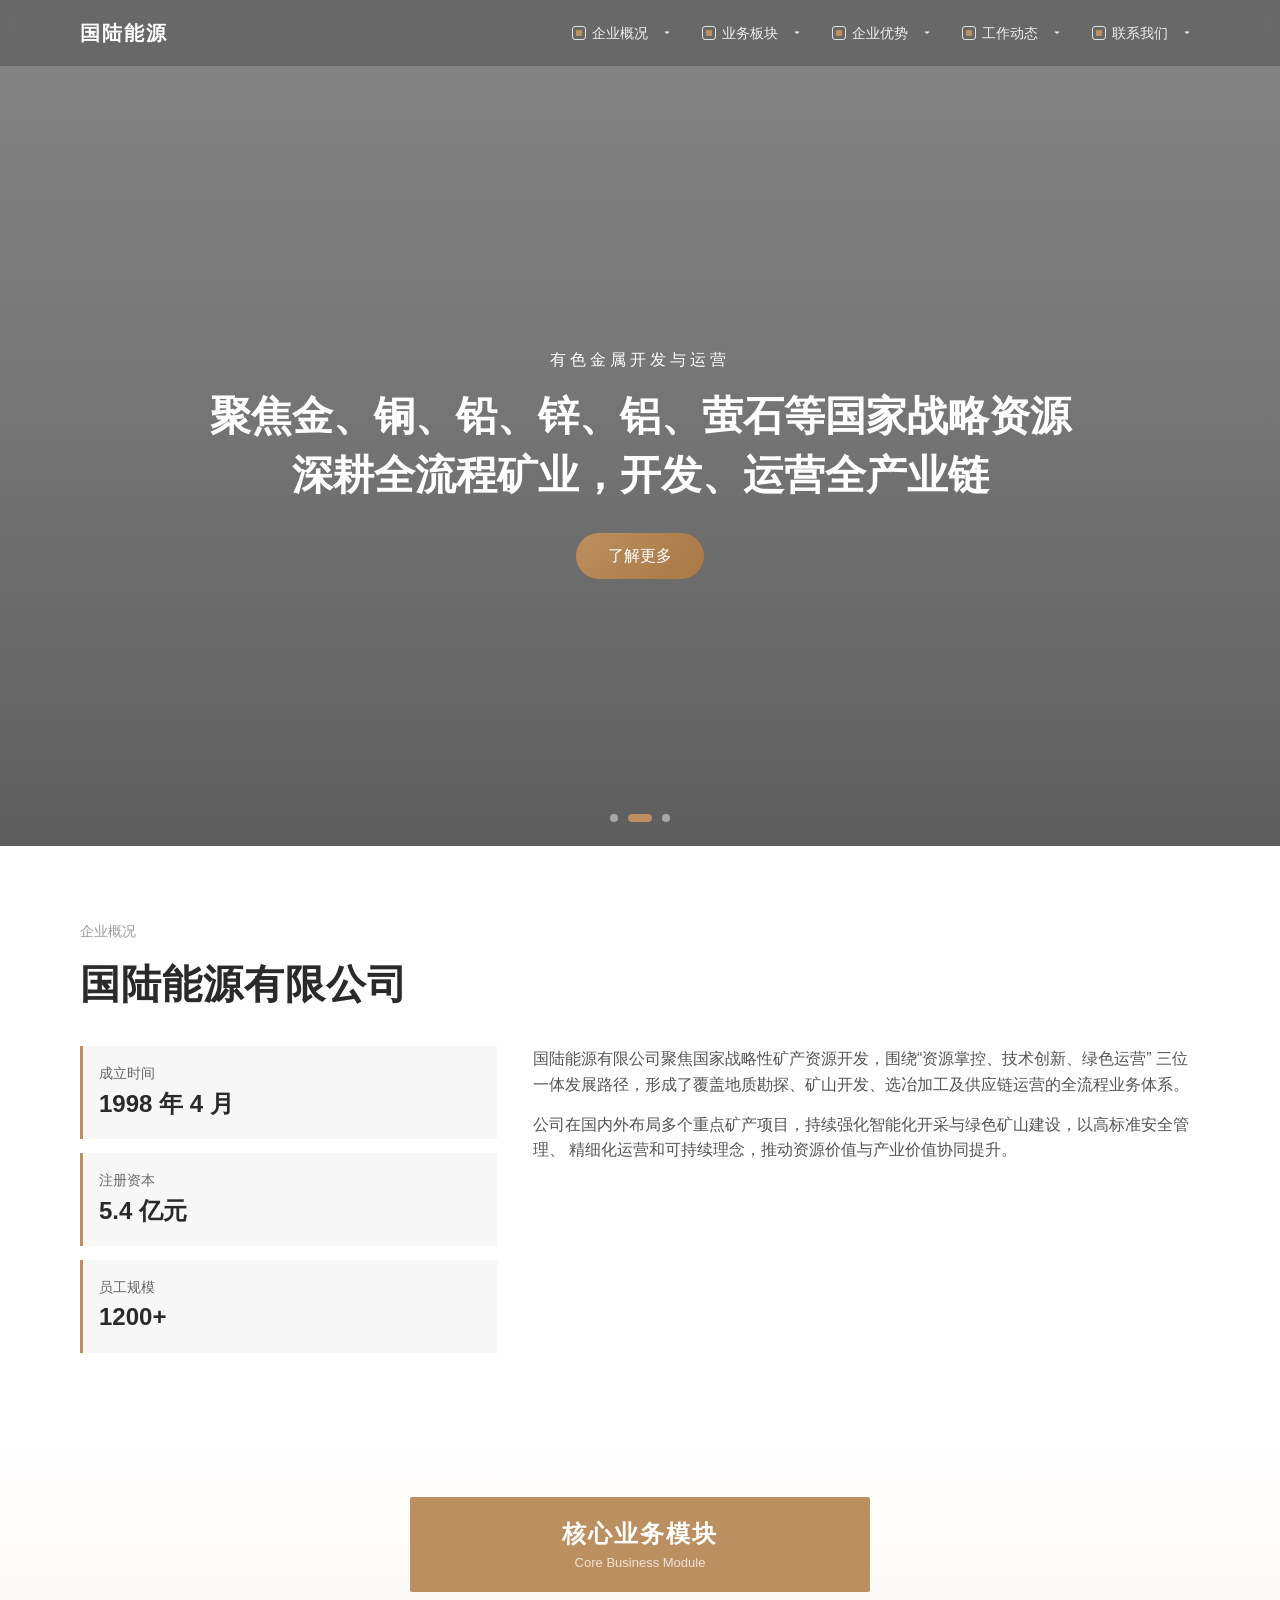
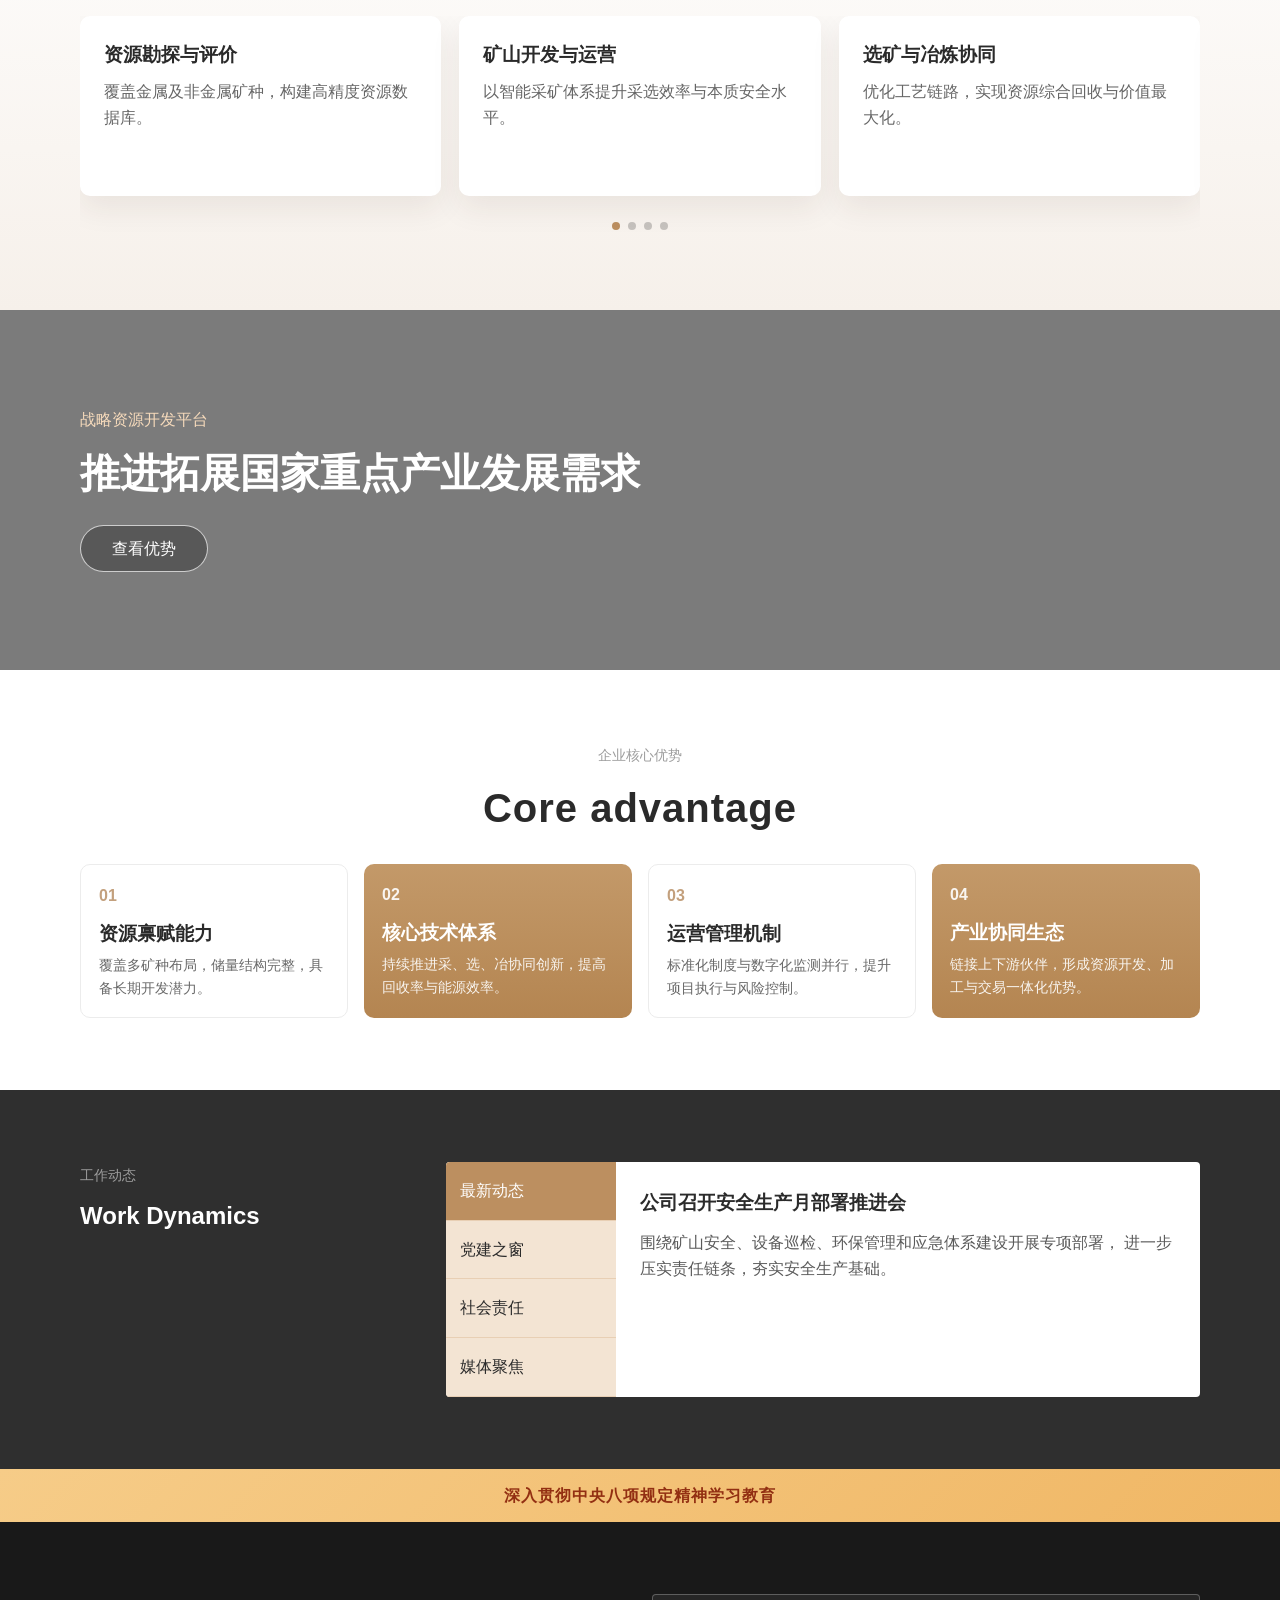
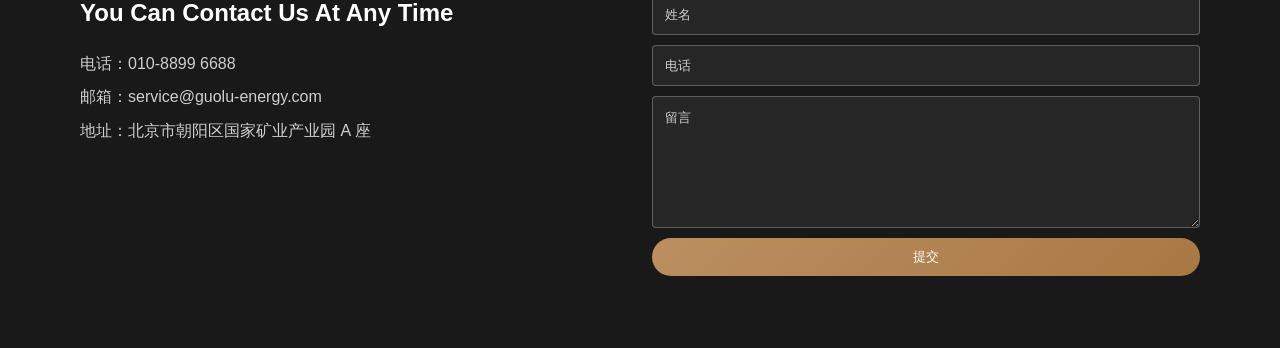
==== commit ebf20fb0: "feat: add nav dropdowns with submenu icons Co-authored-by: 15034068073 <15034068073@users.noreply.gi" ====
--- a/index.html
+++ b/index.html
@@ -20,11 +20,73 @@
         <a class="logo" href="#top">国陆能源</a>
         <button class="menu-toggle" type="button" aria-label="切换菜单">☰</button>
         <nav class="site-nav">
-          <a href="#company">企业概况</a>
-          <a href="#business">业务板块</a>
-          <a href="#advantage">企业优势</a>
-          <a href="#news">工作动态</a>
-          <a href="#contact">联系我们</a>
+          <ul class="nav-list">
+            <li class="nav-item has-submenu">
+              <button class="nav-trigger" type="button">
+                <span class="nav-label">
+                  <span class="nav-main-icon"></span>
+                  企业概况
+                </span>
+                <span class="nav-arrow">▾</span>
+              </button>
+              <ul class="submenu">
+                <li><a href="#company">公司简介</a></li>
+                <li><a href="#company">发展历程</a></li>
+              </ul>
+            </li>
+            <li class="nav-item has-submenu">
+              <button class="nav-trigger" type="button">
+                <span class="nav-label">
+                  <span class="nav-main-icon"></span>
+                  业务板块
+                </span>
+                <span class="nav-arrow">▾</span>
+              </button>
+              <ul class="submenu">
+                <li><a href="#business">资源勘探</a></li>
+                <li><a href="#business">矿山运营</a></li>
+              </ul>
+            </li>
+            <li class="nav-item has-submenu">
+              <button class="nav-trigger" type="button">
+                <span class="nav-label">
+                  <span class="nav-main-icon"></span>
+                  企业优势
+                </span>
+                <span class="nav-arrow">▾</span>
+              </button>
+              <ul class="submenu">
+                <li><a href="#advantage">技术优势</a></li>
+                <li><a href="#advantage">管理优势</a></li>
+              </ul>
+            </li>
+            <li class="nav-item has-submenu">
+              <button class="nav-trigger" type="button">
+                <span class="nav-label">
+                  <span class="nav-main-icon"></span>
+                  工作动态
+                </span>
+                <span class="nav-arrow">▾</span>
+              </button>
+              <ul class="submenu">
+                <li><a href="#news">最新动态</a></li>
+                <li><a href="#news">媒体聚焦</a></li>
+              </ul>
+            </li>
+            <li class="nav-item has-submenu">
+              <button class="nav-trigger" type="button">
+                <span class="nav-label">
+                  <span class="nav-main-icon"></span>
+                  联系我们
+                </span>
+                <span class="nav-arrow">▾</span>
+              </button>
+              <ul class="submenu">
+                <li><a href="#contact">联系方式</a></li>
+                <li><a href="#contact">在线留言</a></li>
+              </ul>
+            </li>
+          </ul>
         </nav>
       </div>
     </header>
--- a/css/style.css
+++ b/css/style.css
@@ -111,31 +111,105 @@
 }
 
 .site-nav {
-  display: flex;
-  gap: 22px;
   color: rgba(255, 255, 255, 0.9);
   font-size: 14px;
 }
 
-.site-nav a {
+.nav-list {
+  display: flex;
+  gap: 12px;
+  list-style: none;
+}
+
+.nav-item {
   position: relative;
 }
 
-.site-nav a::after {
+.nav-trigger {
+  border: 0;
+  background: transparent;
+  color: inherit;
+  font: inherit;
+  cursor: pointer;
+  display: inline-flex;
+  align-items: center;
+  justify-content: space-between;
+  gap: 8px;
+  min-width: 118px;
+  padding: 8px 10px;
+  border-radius: 6px;
+  transition: background 0.25s ease;
+}
+
+.nav-trigger:hover {
+  background: rgba(255, 255, 255, 0.08);
+}
+
+.nav-label {
+  display: inline-flex;
+  align-items: center;
+  gap: 6px;
+}
+
+.nav-main-icon {
+  width: 14px;
+  height: 14px;
+  border: 1px solid rgba(255, 255, 255, 0.8);
+  border-radius: 3px;
+  position: relative;
+}
+
+.nav-main-icon::after {
   content: "";
   position: absolute;
+  inset: 3px;
+  background: var(--gold);
+  border-radius: 1px;
+}
+
+.nav-arrow {
+  font-size: 12px;
+  transition: transform 0.25s ease;
+}
+
+.nav-item.is-open .nav-arrow,
+.nav-item:hover .nav-arrow {
+  transform: rotate(180deg);
+}
+
+.submenu {
+  position: absolute;
+  top: calc(100% + 8px);
   left: 0;
-  bottom: -5px;
-  width: 100%;
-  height: 2px;
-  background: var(--gold);
-  transform: scaleX(0);
-  transform-origin: left;
-  transition: transform 0.25s ease;
-}
-
-.site-nav a:hover::after {
-  transform: scaleX(1);
+  min-width: 150px;
+  list-style: none;
+  background: rgba(22, 22, 22, 0.94);
+  border: 1px solid rgba(255, 255, 255, 0.12);
+  border-radius: 8px;
+  padding: 6px;
+  opacity: 0;
+  visibility: hidden;
+  transform: translateY(8px);
+  pointer-events: none;
+  transition: opacity 0.25s ease, transform 0.25s ease;
+}
+
+.submenu a {
+  display: block;
+  padding: 8px 10px;
+  border-radius: 4px;
+}
+
+.submenu a:hover {
+  background: rgba(188, 143, 96, 0.28);
+}
+
+.nav-item:hover > .submenu,
+.nav-item.is-open > .submenu {
+  opacity: 1;
+  visibility: visible;
+  transform: translateY(0);
+  pointer-events: auto;
 }
 
 .menu-toggle {
@@ -536,7 +610,7 @@
     left: 0;
     right: 0;
     background: rgba(15, 15, 15, 0.96);
-    display: grid;
+    display: block;
     gap: 0;
     max-height: 0;
     overflow: hidden;
@@ -547,9 +621,43 @@
     max-height: 280px;
   }
 
-  .site-nav a {
+  .nav-list {
+    display: block;
+  }
+
+  .nav-item {
+    border-bottom: 1px solid rgba(255, 255, 255, 0.08);
+  }
+
+  .nav-trigger {
+    width: 100%;
     padding: 14px 4%;
-    border-bottom: 1px solid rgba(255, 255, 255, 0.08);
+    border-radius: 0;
+  }
+
+  .submenu {
+    position: static;
+    min-width: auto;
+    opacity: 1;
+    visibility: visible;
+    transform: none;
+    pointer-events: auto;
+    border: 0;
+    border-radius: 0;
+    background: rgba(255, 255, 255, 0.04);
+    max-height: 0;
+    overflow: hidden;
+    padding: 0;
+    transition: max-height 0.3s ease;
+  }
+
+  .submenu a {
+    padding: 10px 8%;
+    color: rgba(255, 255, 255, 0.88);
+  }
+
+  .nav-item.is-open > .submenu {
+    max-height: 180px;
   }
 
   .hero {
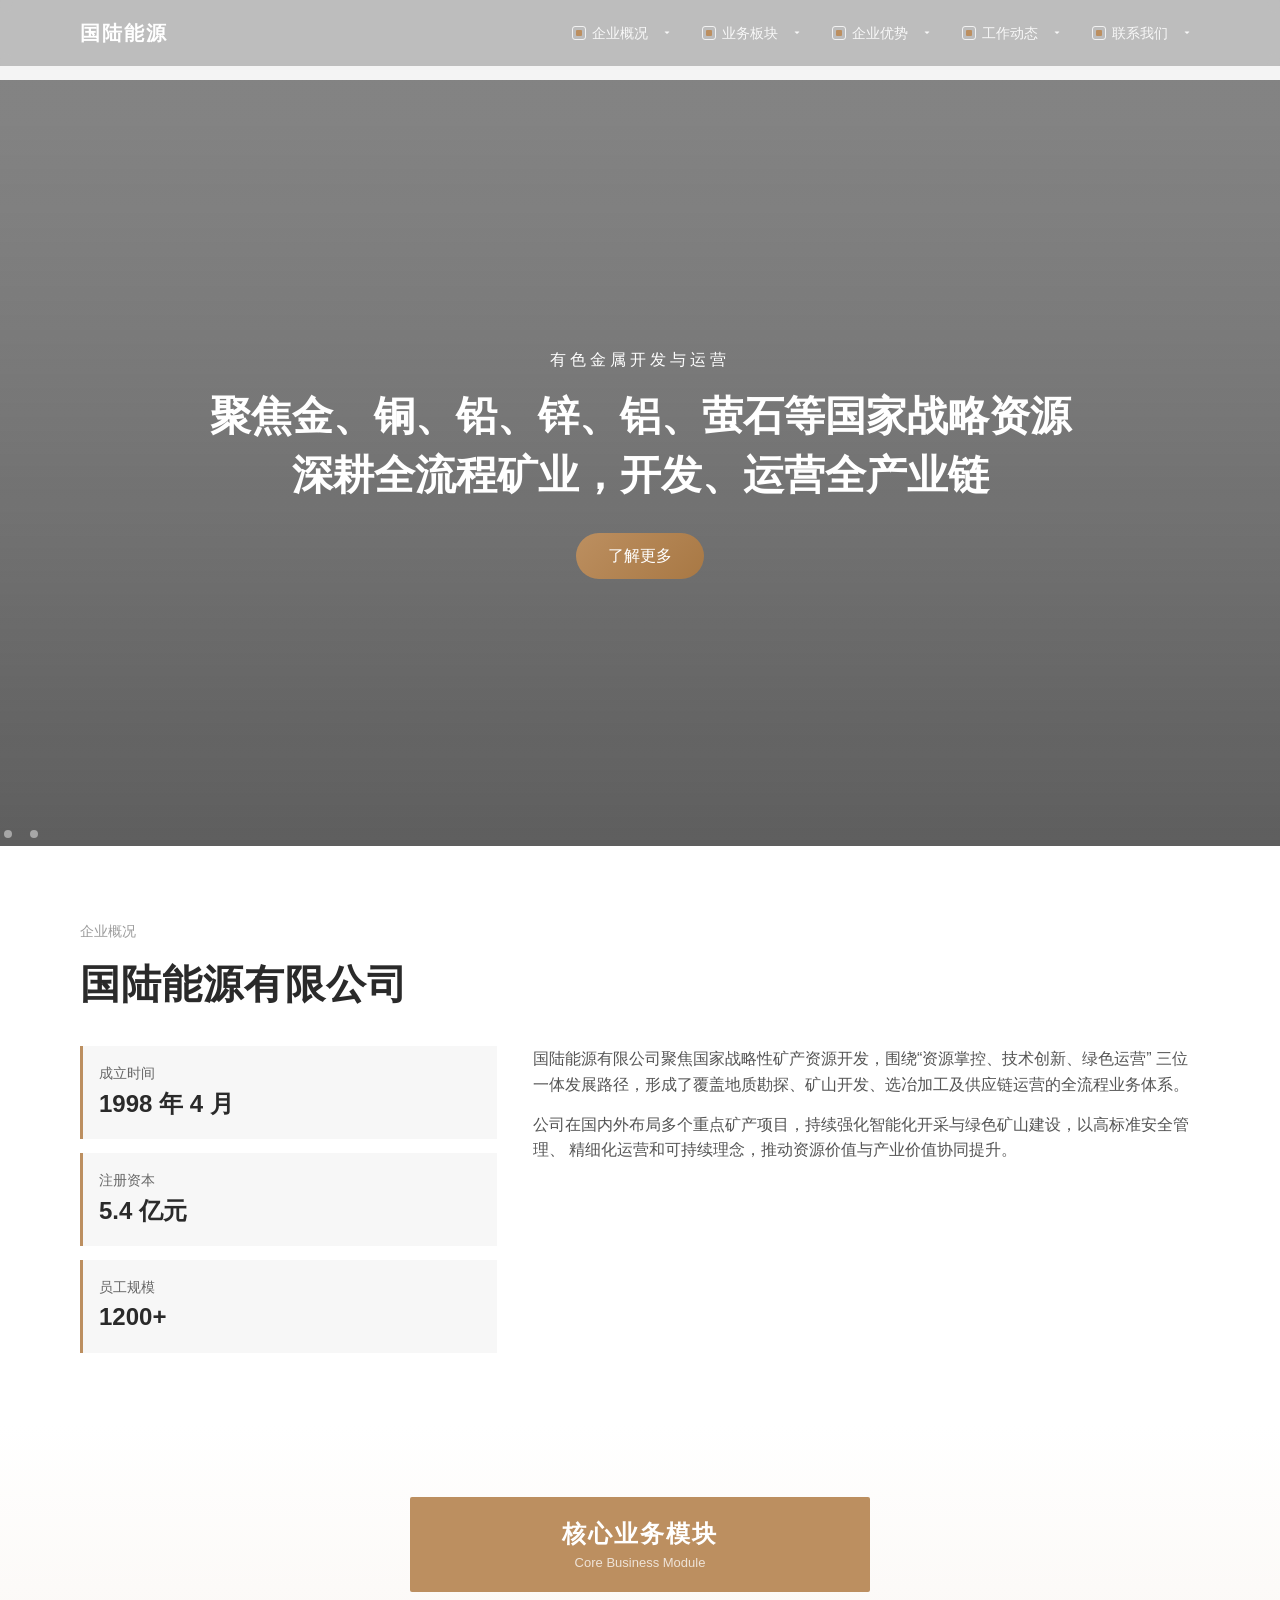
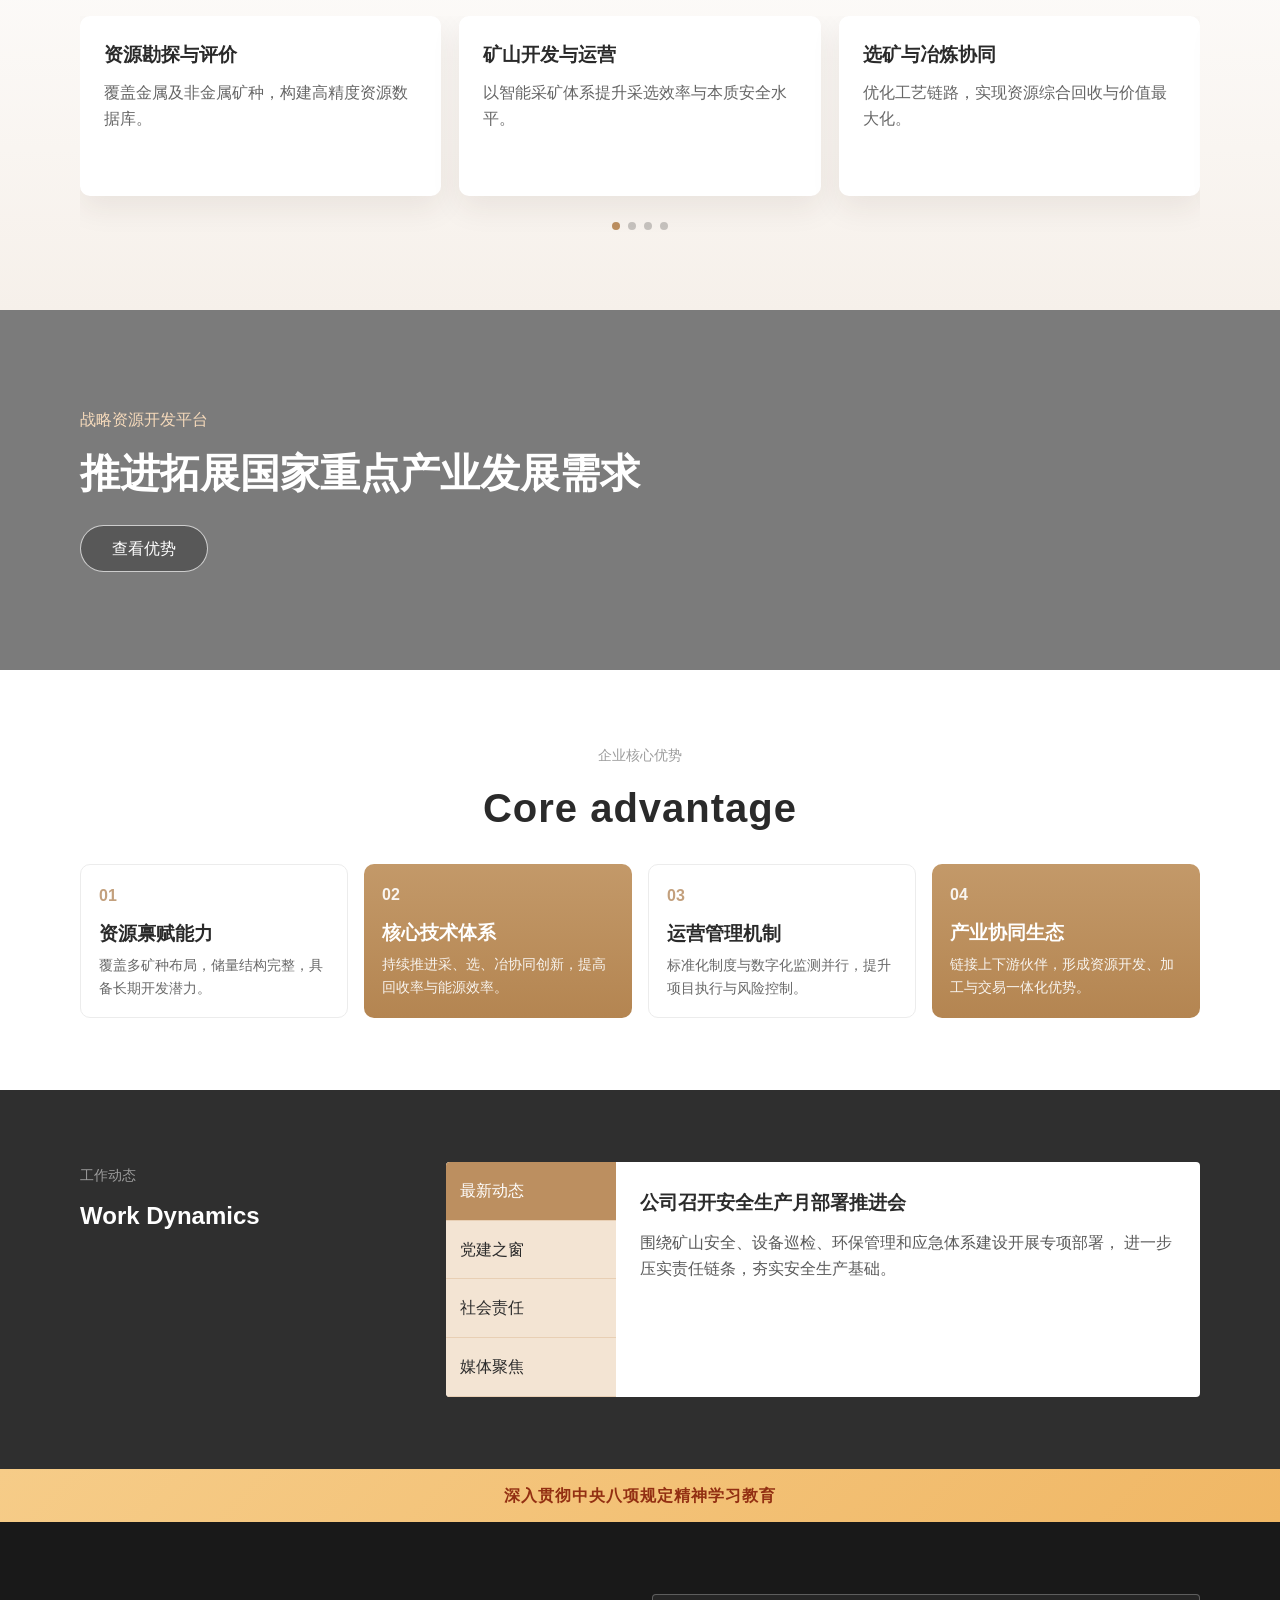
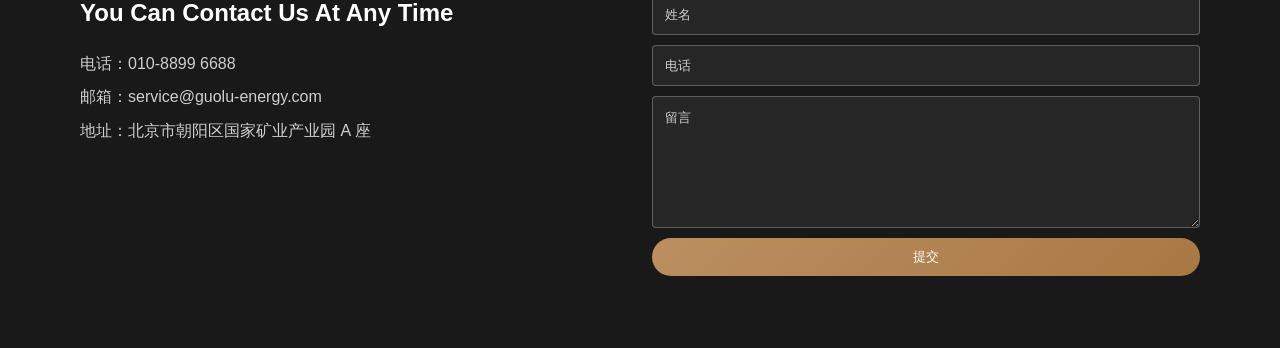
==== commit 33bbd9bd: "feat: make hero banner section autoplay carousel Co-authored-by: 15034068073 <15034068073@users.nore" ====
--- a/index.html
+++ b/index.html
@@ -93,19 +93,58 @@
 
     <main id="top">
       <section class="hero">
-        <div class="hero-mask"></div>
-        <div class="container hero-content" data-aos="fade-up">
-          <p class="hero-kicker">有色金属开发与运营</p>
-          <h1>
-            聚焦金、铜、铅、锌、铝、萤石等国家战略资源<br />
-            深耕全流程矿业，开发、运营全产业链
-          </h1>
-          <a class="btn btn-gold" href="#company">了解更多</a>
-        </div>
-        <div class="hero-indicator">
-          <span></span>
-          <span class="is-active"></span>
-          <span></span>
+        <div class="swiper hero-swiper">
+          <div class="swiper-wrapper">
+            <div
+              class="swiper-slide hero-slide"
+              style="
+                background-image: url('https://images.unsplash.com/photo-1586511925558-a4c6376fe65f?auto=format&fit=crop&w=1900&q=80');
+              "
+            >
+              <div class="hero-mask"></div>
+              <div class="container hero-content" data-aos="fade-up">
+                <p class="hero-kicker">有色金属开发与运营</p>
+                <h1>
+                  聚焦金、铜、铅、锌、铝、萤石等国家战略资源<br />
+                  深耕全流程矿业，开发、运营全产业链
+                </h1>
+                <a class="btn btn-gold" href="#company">了解更多</a>
+              </div>
+            </div>
+            <div
+              class="swiper-slide hero-slide"
+              style="
+                background-image: url('https://images.unsplash.com/photo-1473448912268-2022ce9509d8?auto=format&fit=crop&w=1900&q=80');
+              "
+            >
+              <div class="hero-mask"></div>
+              <div class="container hero-content" data-aos="fade-up">
+                <p class="hero-kicker">战略资源全链协同</p>
+                <h1>
+                  以智能开采、绿色选冶与全球供应链<br />
+                  构建矿业高质量发展新引擎
+                </h1>
+                <a class="btn btn-gold" href="#business">查看业务</a>
+              </div>
+            </div>
+            <div
+              class="swiper-slide hero-slide"
+              style="
+                background-image: url('https://images.unsplash.com/photo-1576490318966-06b2f5f48947?auto=format&fit=crop&w=1900&q=80');
+              "
+            >
+              <div class="hero-mask"></div>
+              <div class="container hero-content" data-aos="fade-up">
+                <p class="hero-kicker">绿色矿山与可持续发展</p>
+                <h1>
+                  坚持科技创新与安全高效并举<br />
+                  推动产业升级与生态价值共赢
+                </h1>
+                <a class="btn btn-gold" href="#contact">联系我们</a>
+              </div>
+            </div>
+          </div>
+          <div class="swiper-pagination hero-pagination"></div>
         </div>
       </section>
 
--- a/css/style.css
+++ b/css/style.css
@@ -223,11 +223,21 @@
 .hero {
   position: relative;
   min-height: 94vh;
+  padding-top: 80px;
+}
+
+.hero-swiper {
+  width: 100%;
+  min-height: calc(94vh - 80px);
+}
+
+.hero-slide {
+  min-height: calc(94vh - 80px);
   display: flex;
   align-items: center;
-  padding-top: 80px;
-  background: url("https://images.unsplash.com/photo-1586511925558-a4c6376fe65f?auto=format&fit=crop&w=1900&q=80")
-    center / cover no-repeat fixed;
+  background-position: center;
+  background-size: cover;
+  background-repeat: no-repeat;
 }
 
 .hero-mask {
@@ -261,24 +271,31 @@
   font-weight: 600;
 }
 
-.hero-indicator {
+.hero-pagination {
   position: absolute;
   left: 50%;
   bottom: 24px;
   transform: translateX(-50%);
+  z-index: 2;
+  width: auto !important;
+}
+
+.hero-pagination.swiper-pagination-bullets {
   display: flex;
+  align-items: center;
   gap: 10px;
-  z-index: 2;
-}
-
-.hero-indicator span {
+}
+
+.hero-pagination .swiper-pagination-bullet {
   width: 8px;
   height: 8px;
   border-radius: 50%;
   background: rgba(255, 255, 255, 0.45);
-}
-
-.hero-indicator .is-active {
+  opacity: 1;
+  transition: all 0.25s ease;
+}
+
+.hero-pagination .swiper-pagination-bullet-active {
   width: 24px;
   border-radius: 999px;
   background: var(--gold);
@@ -662,7 +679,11 @@
 
   .hero {
     min-height: 80vh;
-    background-attachment: scroll;
+  }
+
+  .hero-swiper,
+  .hero-slide {
+    min-height: calc(80vh - 80px);
   }
 
   .hero h1 {
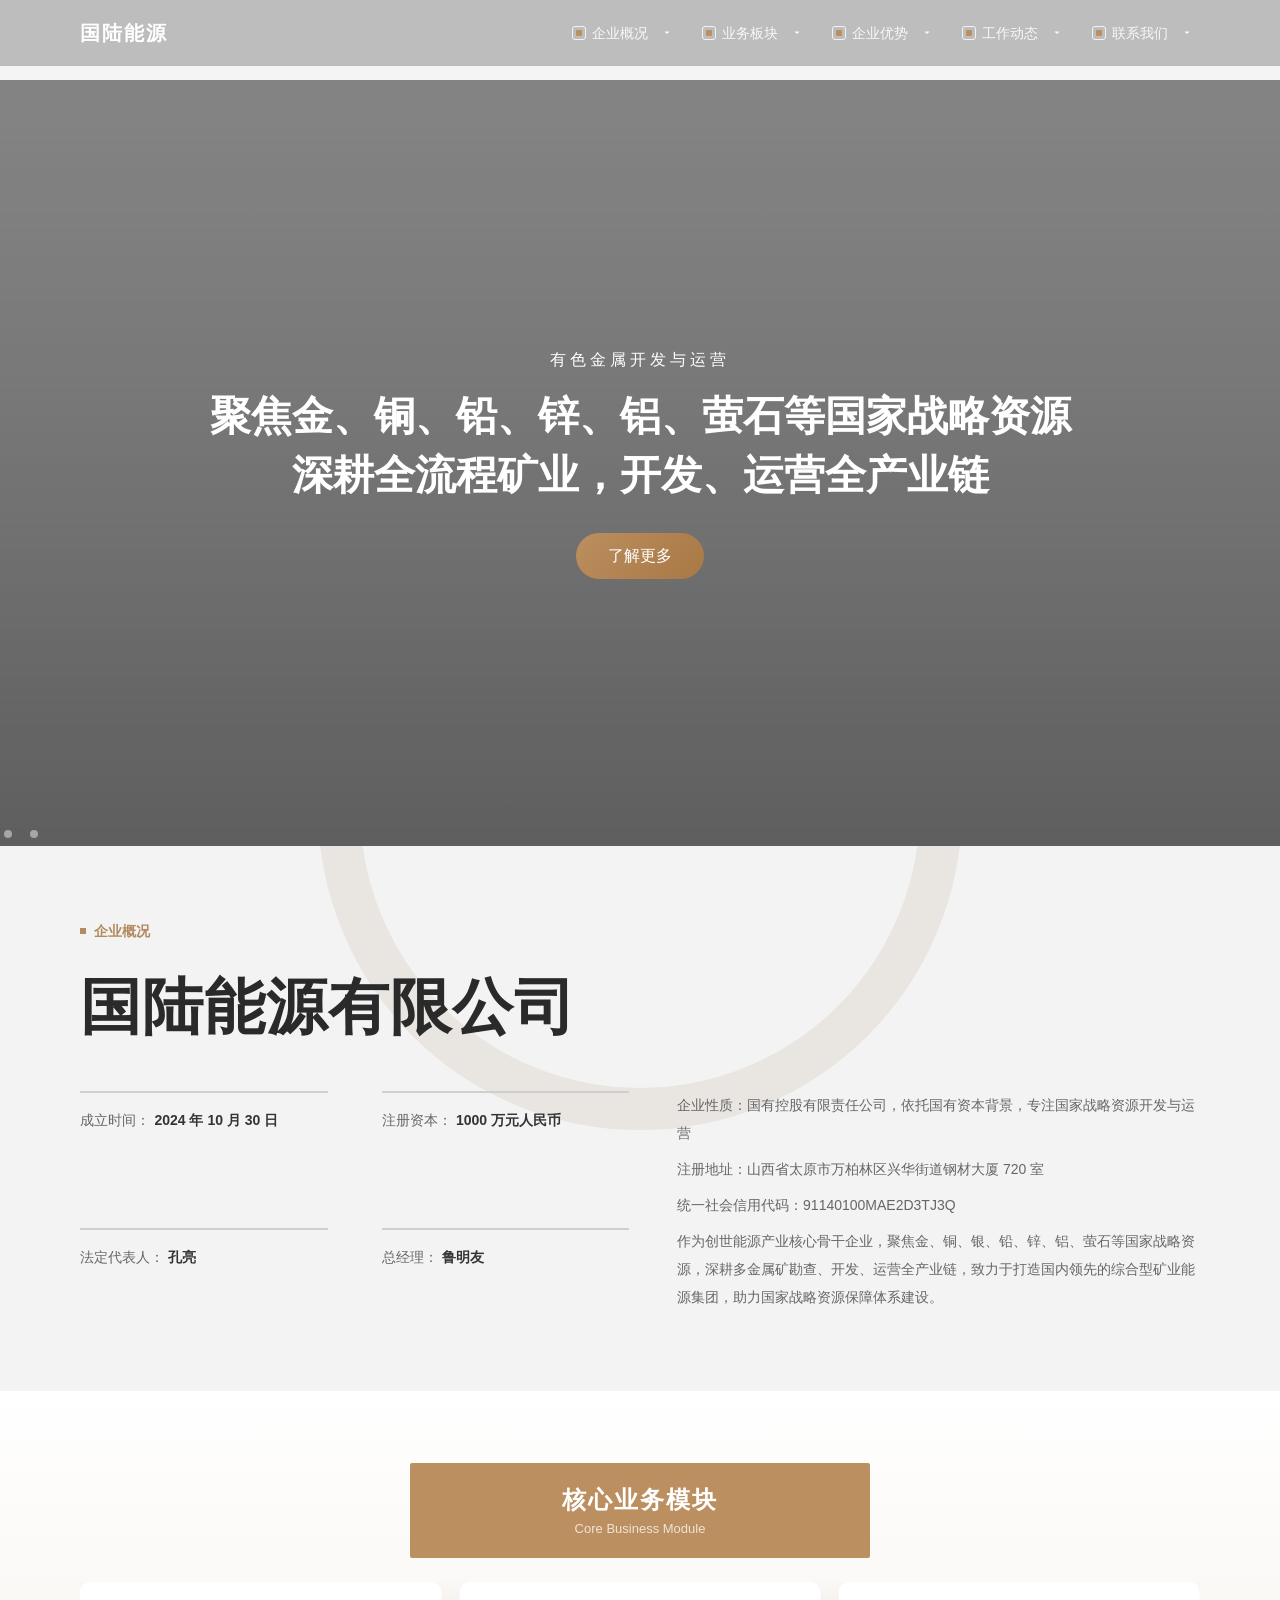
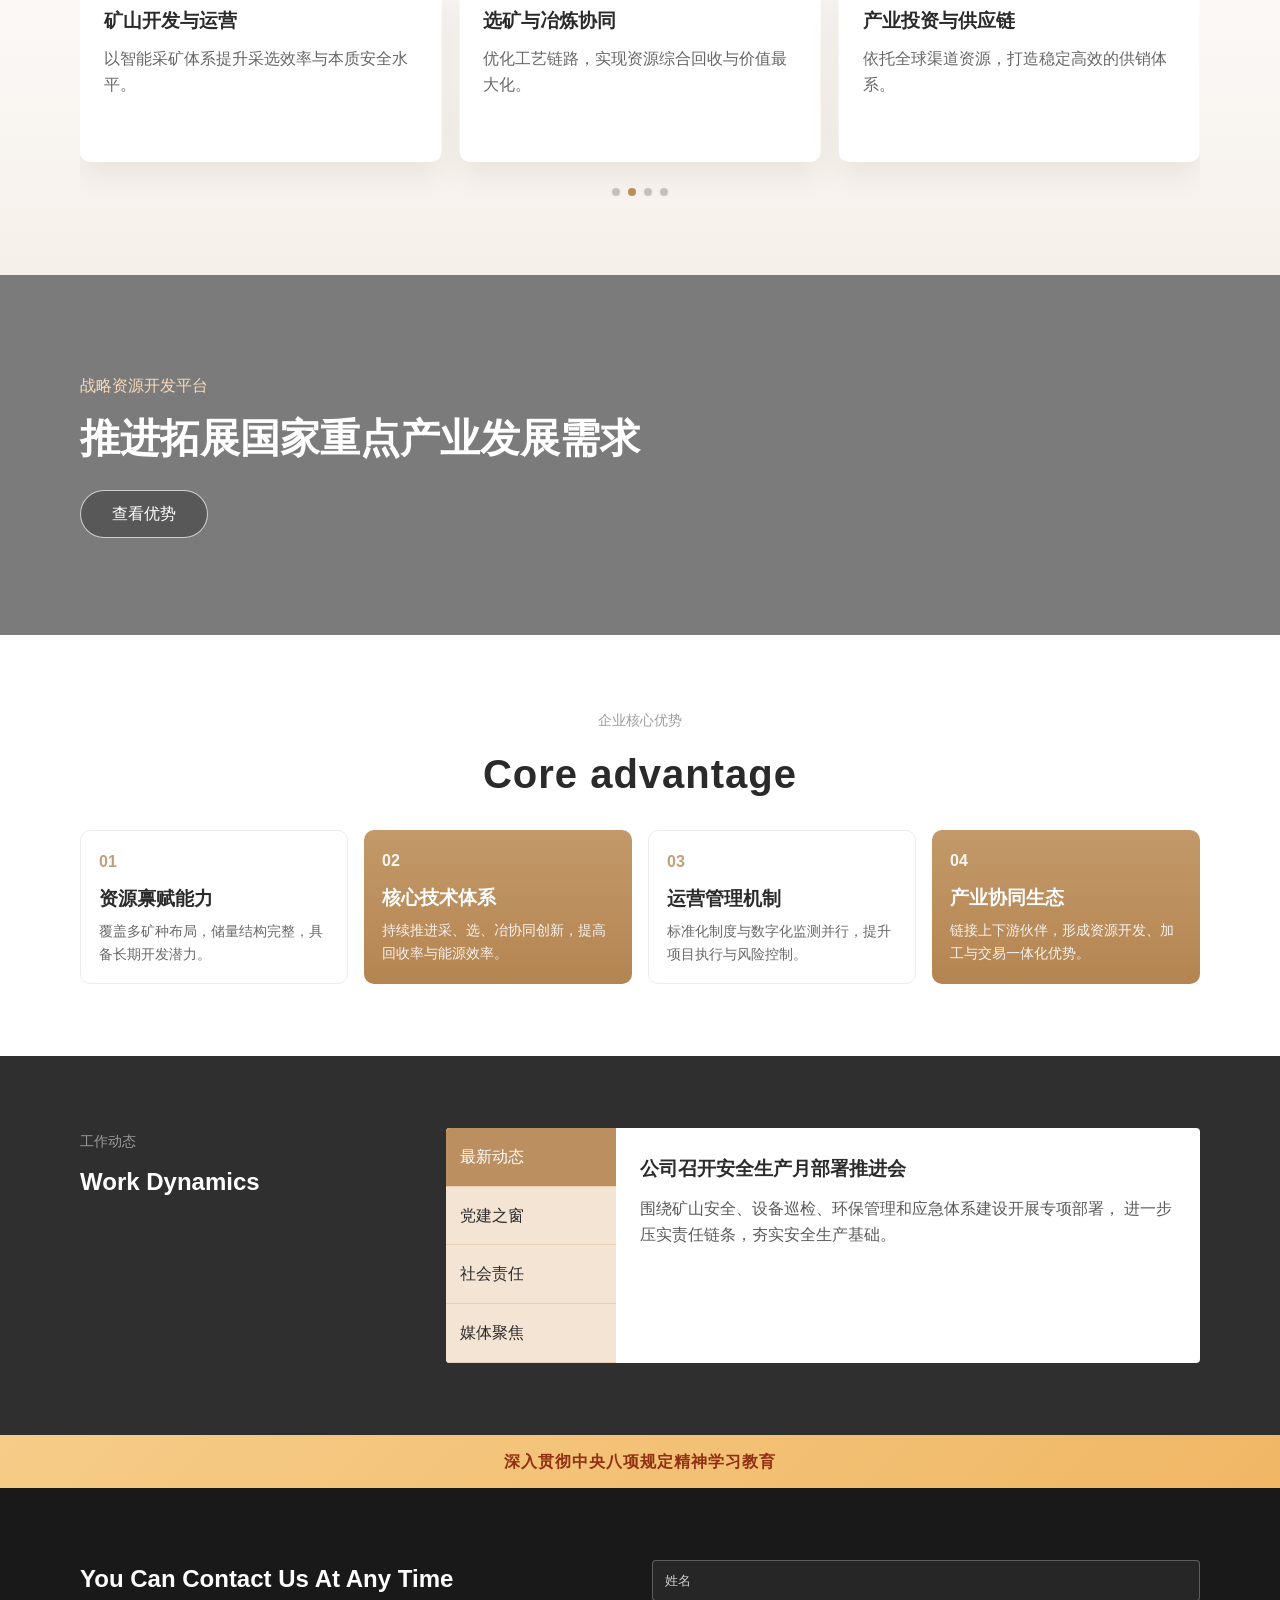
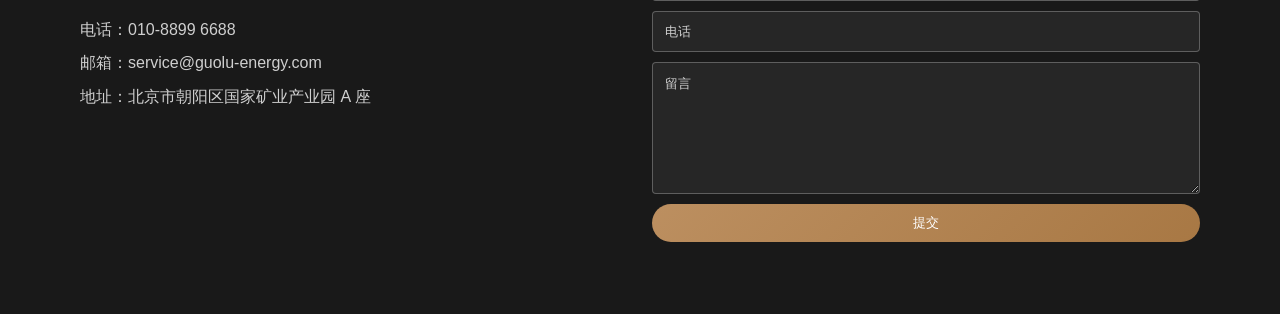
==== commit 943c6ff8: "refactor: match company overview section to reference layout Co-authored-by: 15034068073 <1503406807" ====
--- a/index.html
+++ b/index.html
@@ -157,26 +157,34 @@
           <div class="company-grid">
             <div class="company-meta" data-aos="fade-up">
               <div class="meta-item">
-                <span>成立时间</span>
-                <strong>1998 年 4 月</strong>
+                <span>成立时间：</span>
+                <strong>2024 年 10 月 30 日</strong>
               </div>
               <div class="meta-item">
-                <span>注册资本</span>
-                <strong>5.4 亿元</strong>
+                <span>注册资本：</span>
+                <strong>1000 万元人民币</strong>
               </div>
               <div class="meta-item">
-                <span>员工规模</span>
-                <strong><em class="counter" data-count="1200">0</em>+</strong>
+                <span>法定代表人：</span>
+                <strong>孔亮</strong>
+              </div>
+              <div class="meta-item">
+                <span>总经理：</span>
+                <strong>鲁明友</strong>
               </div>
             </div>
             <div class="company-desc" data-aos="fade-left">
               <p>
-                国陆能源有限公司聚焦国家战略性矿产资源开发，围绕“资源掌控、技术创新、绿色运营”
-                三位一体发展路径，形成了覆盖地质勘探、矿山开发、选冶加工及供应链运营的全流程业务体系。
-              </p>
-              <p>
-                公司在国内外布局多个重点矿产项目，持续强化智能化开采与绿色矿山建设，以高标准安全管理、
-                精细化运营和可持续理念，推动资源价值与产业价值协同提升。
+                企业性质：国有控股有限责任公司，依托国有资本背景，专注国家战略资源开发与运营
+              </p>
+              <p>
+                注册地址：山西省太原市万柏林区兴华街道钢材大厦 720 室
+              </p>
+              <p>
+                统一社会信用代码：91140100MAE2D3TJ3Q
+              </p>
+              <p>
+                作为创世能源产业核心骨干企业，聚焦金、铜、银、铅、锌、铝、萤石等国家战略资源，深耕多金属矿勘查、开发、运营全产业链，致力于打造国内领先的综合型矿业能源集团，助力国家战略资源保障体系建设。
               </p>
             </div>
           </div>
--- a/css/style.css
+++ b/css/style.css
@@ -302,44 +302,91 @@
 }
 
 .company {
-  background: #fff;
+  position: relative;
+  background: #f3f3f3;
+  overflow: hidden;
+}
+
+.company::before {
+  content: "";
+  position: absolute;
+  width: 560px;
+  height: 560px;
+  left: 50%;
+  top: -360px;
+  transform: translateX(-50%);
+  border-radius: 50%;
+  border: 42px solid rgba(196, 179, 160, 0.22);
+}
+
+.company .container {
+  position: relative;
+  z-index: 1;
+}
+
+.company .section-kicker {
+  color: #b28a5f;
+  font-weight: 600;
+  padding-left: 14px;
+  position: relative;
+}
+
+.company .section-kicker::before {
+  content: "";
+  position: absolute;
+  width: 6px;
+  height: 6px;
+  left: 0;
+  top: 50%;
+  transform: translateY(-50%);
+  background: #b28a5f;
+}
+
+.company .section-title-wrap h2 {
+  font-size: clamp(42px, 4.8vw, 68px);
+  letter-spacing: 1px;
+  margin-top: 6px;
 }
 
 .company-grid {
   display: grid;
-  grid-template-columns: 1fr 1.6fr;
-  gap: 36px;
-  margin-top: 30px;
+  grid-template-columns: 1.05fr 1fr;
+  gap: 48px;
+  margin-top: 34px;
 }
 
 .company-meta {
   display: grid;
-  gap: 14px;
+  grid-template-columns: repeat(2, minmax(210px, 1fr));
+  gap: 46px 54px;
 }
 
 .meta-item {
-  background: #f7f7f7;
-  border-left: 3px solid var(--gold);
-  padding: 16px;
+  border-top: 2px solid #cfcfcf;
+  padding-top: 14px;
 }
 
 .meta-item span {
-  display: block;
-  color: var(--muted);
+  display: inline;
+  color: #666;
   font-size: 14px;
+  line-height: 1.8;
 }
 
 .meta-item strong {
-  font-size: 24px;
-}
-
-.counter {
-  font-style: normal;
+  display: inline;
+  margin-top: 0;
+  color: #333;
+  font-size: 14px;
+  font-weight: 600;
+  line-height: 1.8;
 }
 
 .company-desc p {
-  color: #545454;
-  margin-bottom: 14px;
+  color: #666;
+  margin-bottom: 8px;
+  font-size: 14px;
+  line-height: 2;
 }
 
 .business {
@@ -605,6 +652,23 @@
   .company-grid,
   .contact-wrap {
     grid-template-columns: 1fr;
+  }
+
+  .company-meta {
+    grid-template-columns: 1fr;
+    gap: 20px;
+  }
+
+  .meta-item span {
+    font-size: 14px;
+  }
+
+  .meta-item strong {
+    font-size: 14px;
+  }
+
+  .company-desc p {
+    font-size: 14px;
   }
 }
 
@@ -690,6 +754,10 @@
     font-size: 24px;
   }
 
+  .company .section-title-wrap h2 {
+    font-size: 42px;
+  }
+
   .news-content {
     grid-template-columns: 1fr;
   }
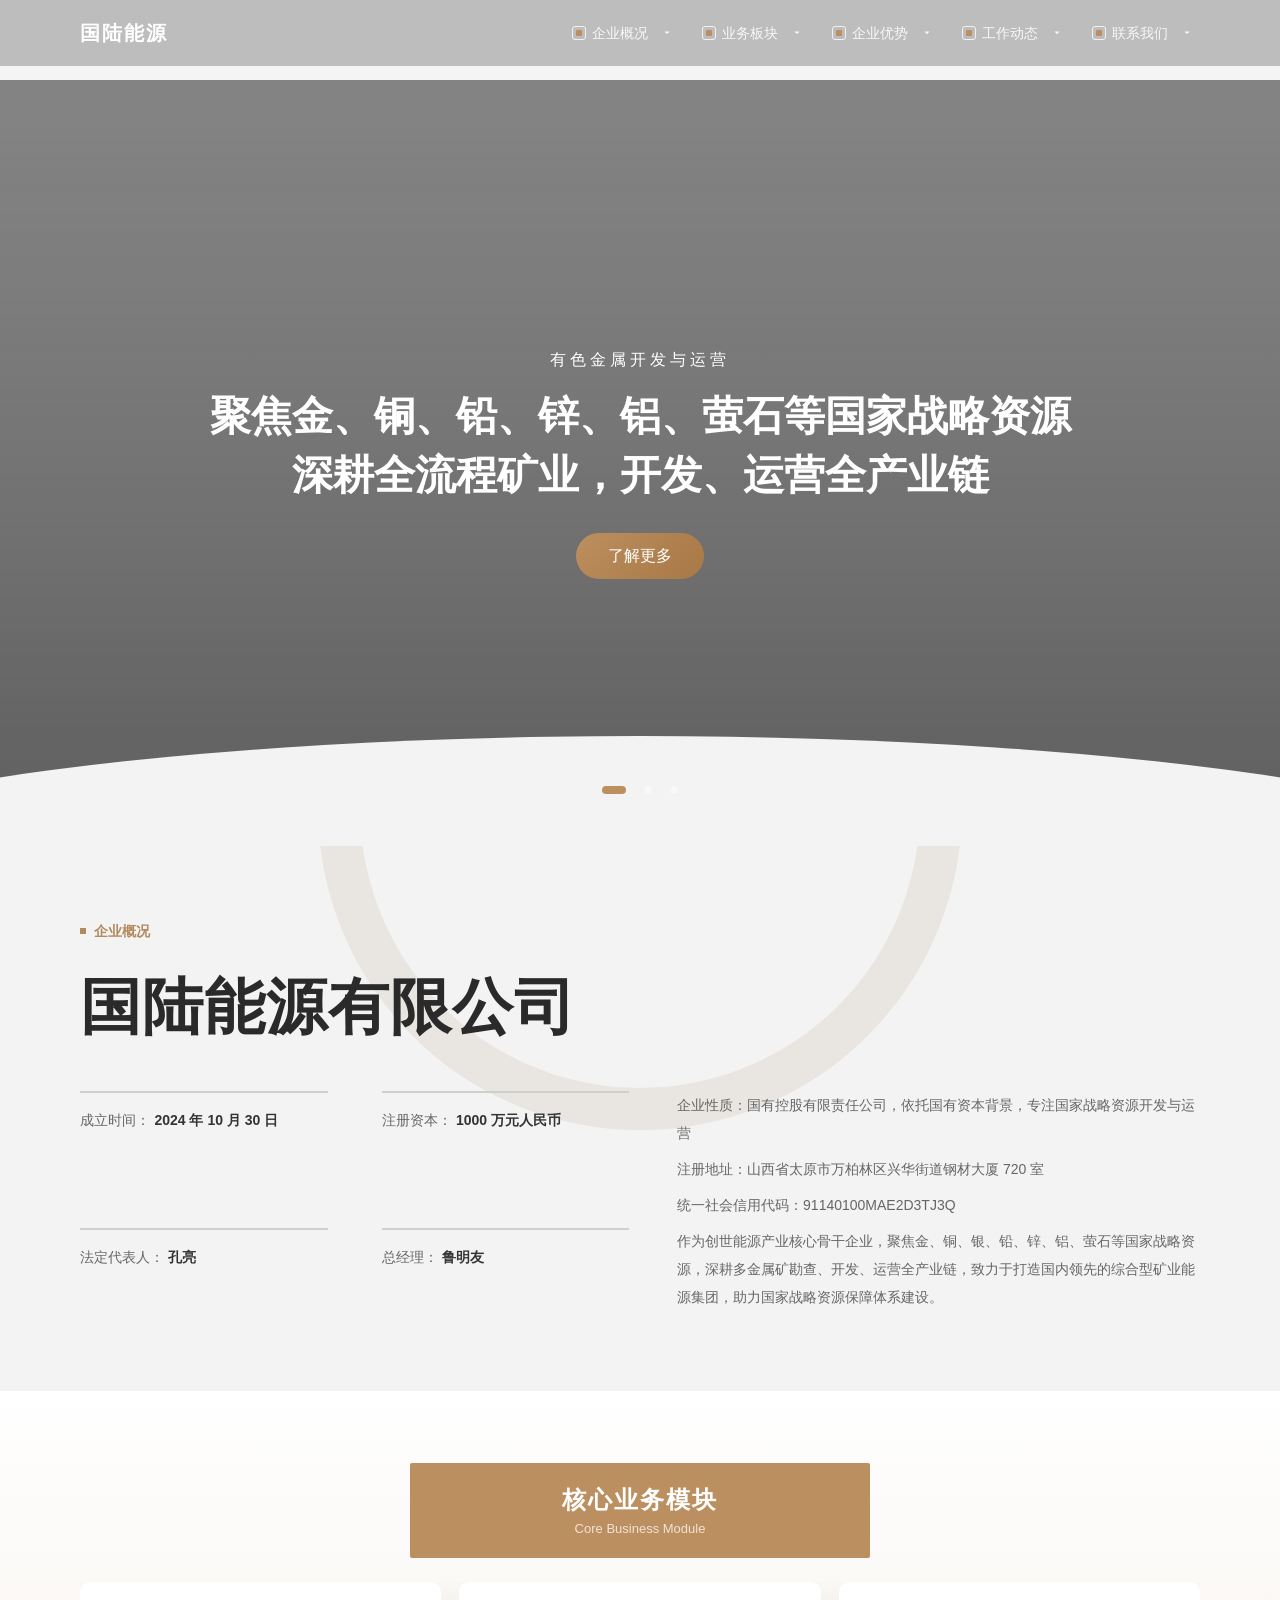
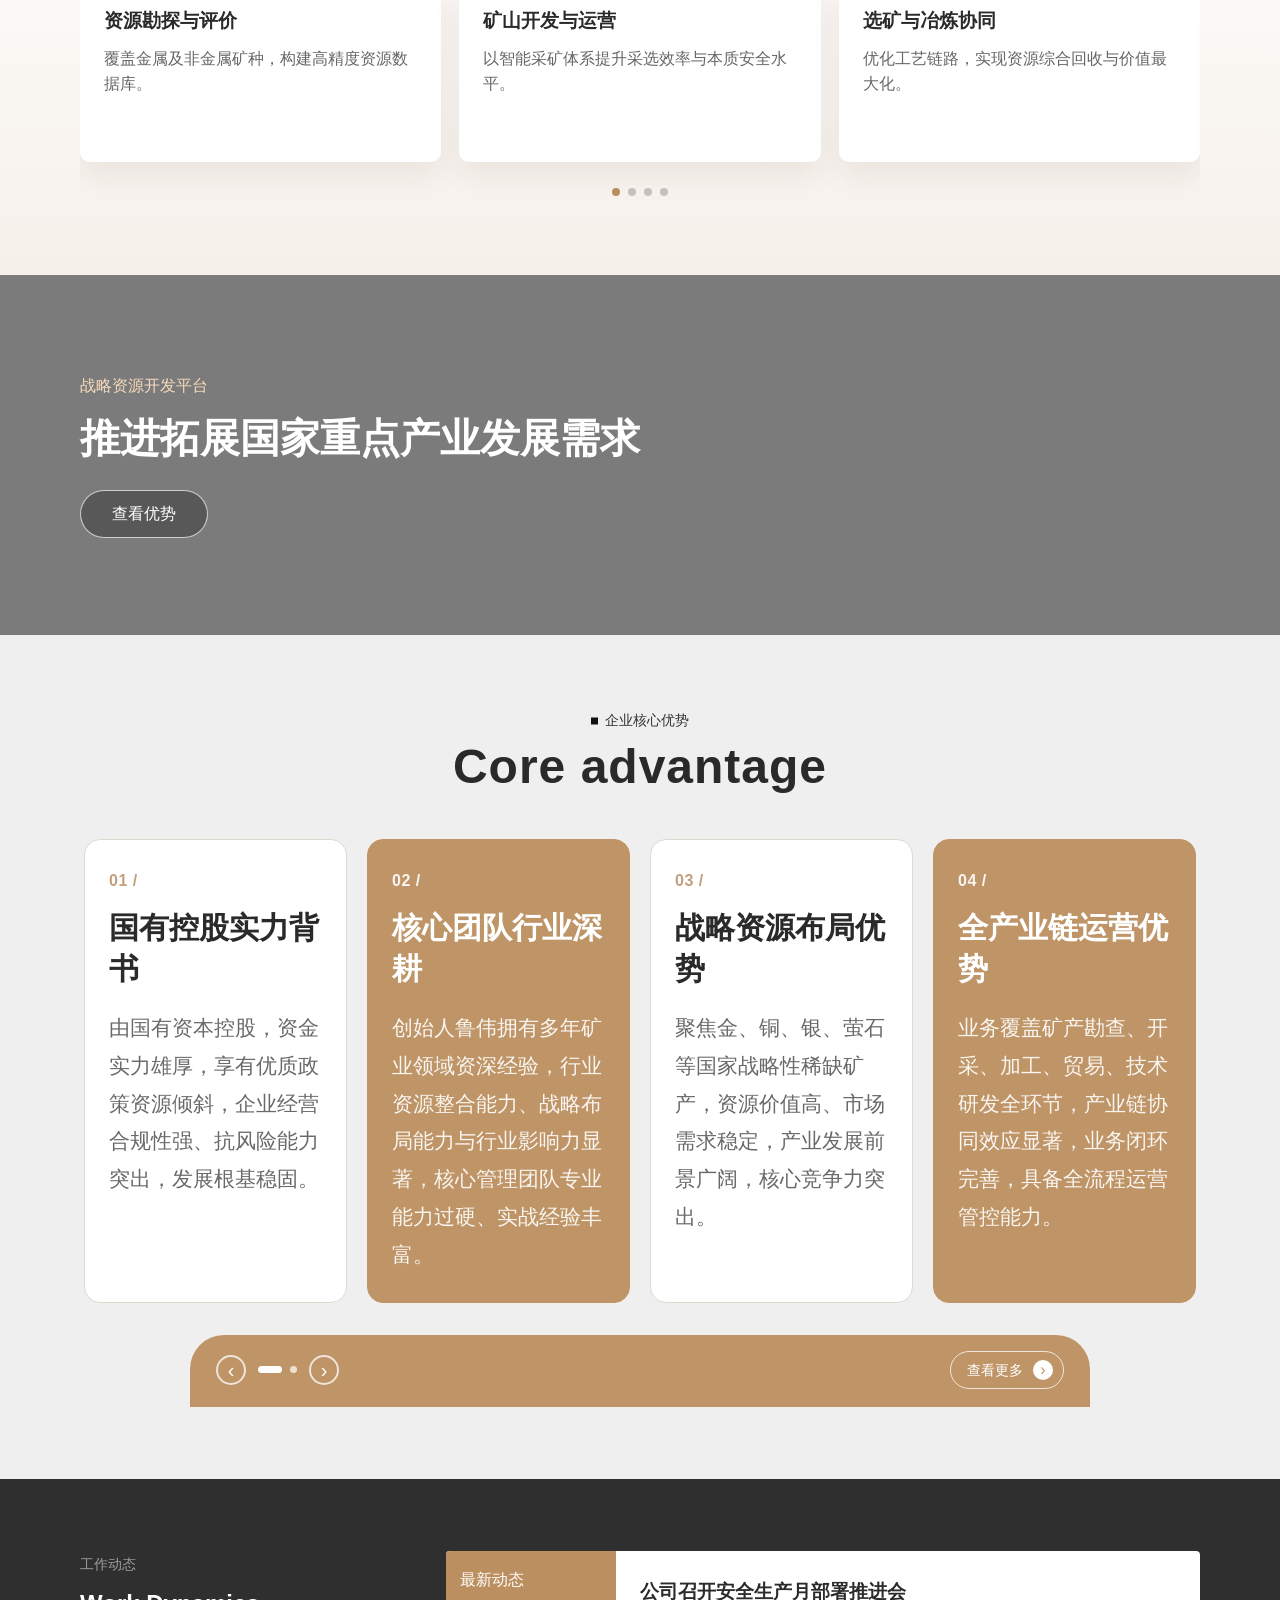
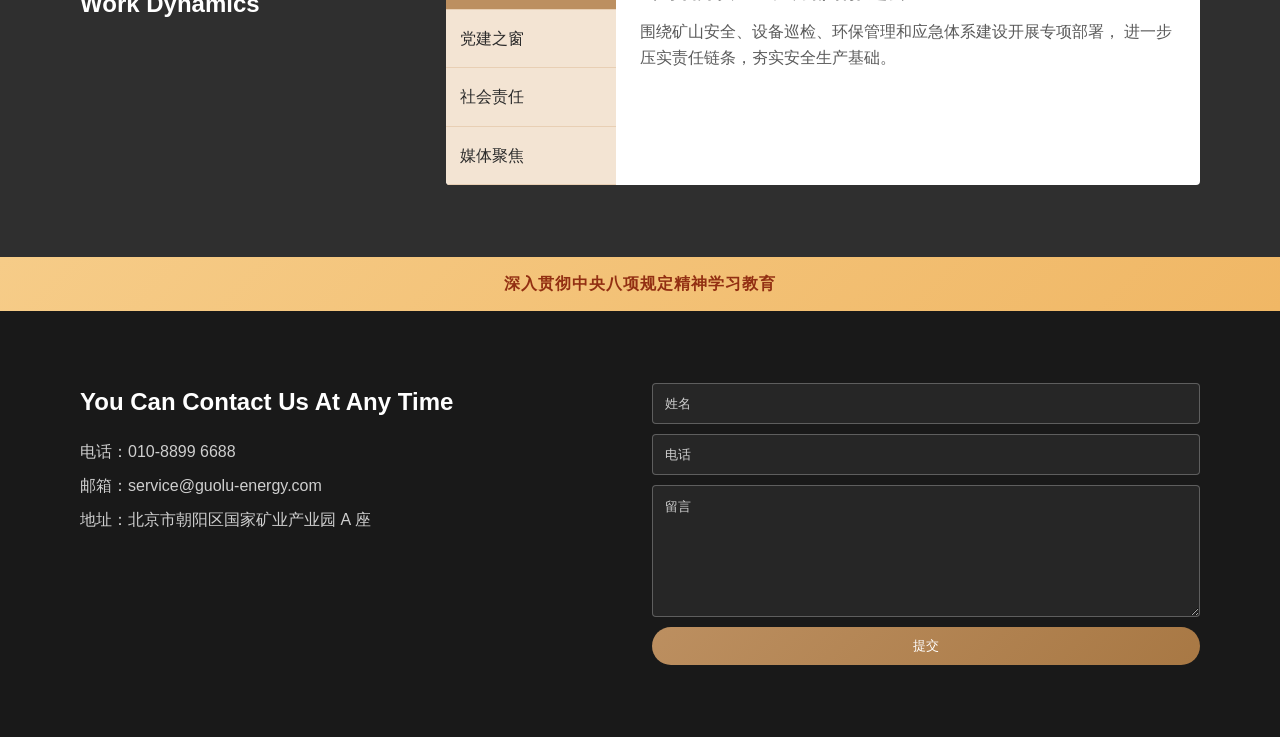
==== commit bdfbc4cd: "refactor: redesign core advantage as carousel section Co-authored-by: 15034068073 <15034068073@users" ====
--- a/index.html
+++ b/index.html
@@ -232,31 +232,81 @@
 
       <section class="advantage section" id="advantage">
         <div class="container">
-          <div class="section-title-wrap align-center" data-aos="fade-up">
+          <div class="section-title-wrap advantage-title" data-aos="fade-up">
             <span class="section-kicker">企业核心优势</span>
             <h2>Core advantage</h2>
           </div>
-          <div class="advantage-grid">
-            <article class="adv-card" data-aos="fade-up" data-aos-delay="0">
-              <span>01</span>
-              <h3>资源禀赋能力</h3>
-              <p>覆盖多矿种布局，储量结构完整，具备长期开发潜力。</p>
-            </article>
-            <article class="adv-card featured" data-aos="fade-up" data-aos-delay="80">
-              <span>02</span>
-              <h3>核心技术体系</h3>
-              <p>持续推进采、选、冶协同创新，提高回收率与能源效率。</p>
-            </article>
-            <article class="adv-card" data-aos="fade-up" data-aos-delay="160">
-              <span>03</span>
-              <h3>运营管理机制</h3>
-              <p>标准化制度与数字化监测并行，提升项目执行与风险控制。</p>
-            </article>
-            <article class="adv-card featured" data-aos="fade-up" data-aos-delay="240">
-              <span>04</span>
-              <h3>产业协同生态</h3>
-              <p>链接上下游伙伴，形成资源开发、加工与交易一体化优势。</p>
-            </article>
+          <div class="swiper advantage-swiper" data-aos="fade-up">
+            <div class="swiper-wrapper">
+              <article class="swiper-slide adv-card">
+                <span>01 /</span>
+                <h3>国有控股实力背书</h3>
+                <p>
+                  由国有资本控股，资金实力雄厚，享有优质政策资源倾斜，企业经营合规性强、抗风险能力突出，发展根基稳固。
+                </p>
+              </article>
+              <article class="swiper-slide adv-card featured">
+                <span>02 /</span>
+                <h3>核心团队行业深耕</h3>
+                <p>
+                  创始人鲁伟拥有多年矿业领域资深经验，行业资源整合能力、战略布局能力与行业影响力显著，核心管理团队专业能力过硬、实战经验丰富。
+                </p>
+              </article>
+              <article class="swiper-slide adv-card">
+                <span>03 /</span>
+                <h3>战略资源布局优势</h3>
+                <p>
+                  聚焦金、铜、银、萤石等国家战略性稀缺矿产，资源价值高、市场需求稳定，产业发展前景广阔，核心竞争力突出。
+                </p>
+              </article>
+              <article class="swiper-slide adv-card featured">
+                <span>04 /</span>
+                <h3>全产业链运营优势</h3>
+                <p>
+                  业务覆盖矿产勘查、开采、加工、贸易、技术研发全环节，产业链协同效应显著，业务闭环完善，具备全流程运营管控能力。
+                </p>
+              </article>
+              <article class="swiper-slide adv-card">
+                <span>05 /</span>
+                <h3>技术创新驱动发展</h3>
+                <p>
+                  建立产学研协同体系，引入数字化矿山与智能调度平台，持续优化生产组织效率，推动技术成果向经营价值高效转化。
+                </p>
+              </article>
+              <article class="swiper-slide adv-card featured">
+                <span>06 /</span>
+                <h3>绿色低碳体系完善</h3>
+                <p>
+                  坚持“绿色开发、生态优先”理念，推进节能减排、循环利用及矿区生态修复，构建可持续矿业发展模式。
+                </p>
+              </article>
+              <article class="swiper-slide adv-card">
+                <span>07 /</span>
+                <h3>安全管理系统健全</h3>
+                <p>
+                  以标准化制度和数字化监控双轮驱动，形成风险识别、过程管控、应急处置闭环机制，保障生产安全稳定运行。
+                </p>
+              </article>
+              <article class="swiper-slide adv-card featured">
+                <span>08 /</span>
+                <h3>区域协同拓展能力</h3>
+                <p>
+                  依托国内外项目网络与供应链合作伙伴体系，实现跨区域资源配置与协同开发，持续提升综合运营能力。
+                </p>
+              </article>
+            </div>
+          </div>
+          <div class="advantage-bottom" data-aos="fade-up" data-aos-delay="60">
+            <div class="advantage-controls">
+              <button class="adv-nav-btn adv-prev" type="button" aria-label="上一页">
+                ‹
+              </button>
+              <div class="swiper-pagination advantage-pagination"></div>
+              <button class="adv-nav-btn adv-next" type="button" aria-label="下一页">
+                ›
+              </button>
+            </div>
+            <a class="adv-more" href="#contact">查看更多 <span>›</span></a>
           </div>
         </div>
       </section>
--- a/css/style.css
+++ b/css/style.css
@@ -224,14 +224,41 @@
   position: relative;
   min-height: 94vh;
   padding-top: 80px;
+  overflow: hidden;
 }
 
 .hero-swiper {
+  position: relative;
   width: 100%;
   min-height: calc(94vh - 80px);
 }
 
+.hero-swiper::before {
+  content: "";
+  position: absolute;
+  left: 0;
+  right: 0;
+  bottom: 0;
+  height: 16px;
+  background: #fff;
+  z-index: 3;
+}
+
+.hero-swiper::after {
+  content: "";
+  position: absolute;
+  left: 50%;
+  bottom: -190px;
+  width: 145%;
+  height: 300px;
+  border-radius: 50%;
+  background: #f3f3f3;
+  transform: translateX(-50%);
+  z-index: 3;
+}
+
 .hero-slide {
+  position: relative;
   min-height: calc(94vh - 80px);
   display: flex;
   align-items: center;
@@ -273,11 +300,19 @@
 
 .hero-pagination {
   position: absolute;
-  left: 50%;
-  bottom: 24px;
-  transform: translateX(-50%);
-  z-index: 2;
+  left: 50% !important;
+  right: auto !important;
+  bottom: 52px !important;
+  transform: translateX(-50%) !important;
+  z-index: 4;
   width: auto !important;
+  text-align: center;
+}
+
+.hero-swiper > .hero-pagination.swiper-pagination-bullets {
+  left: 50% !important;
+  width: auto !important;
+  transform: translateX(-50%) !important;
 }
 
 .hero-pagination.swiper-pagination-bullets {
@@ -469,54 +504,169 @@
 }
 
 .advantage {
+  background: #efefef;
+}
+
+.advantage-title {
+  text-align: center;
+}
+
+.advantage-title .section-kicker {
+  color: #333;
+  margin-bottom: 6px;
+  position: relative;
+  padding-left: 14px;
+}
+
+.advantage-title .section-kicker::before {
+  content: "";
+  width: 7px;
+  height: 7px;
+  background: #111;
+  position: absolute;
+  left: 0;
+  top: 50%;
+  transform: translateY(-50%);
+}
+
+.advantage-title h2 {
+  font-size: clamp(38px, 4.2vw, 48px);
+  line-height: 1.2;
+}
+
+.advantage-swiper {
+  margin-top: 36px;
+  padding: 8px 4px 20px;
+}
+
+.adv-card {
+  border: 1px solid #ded9cf;
+  border-radius: 16px;
+  padding: 28px 24px;
+  transition: transform 0.28s ease, box-shadow 0.28s ease, background 0.28s ease;
   background: #fff;
-}
-
-.advantage-grid {
-  display: grid;
-  grid-template-columns: repeat(4, 1fr);
-  gap: 16px;
-  margin-top: 24px;
-}
-
-.adv-card {
-  border: 1px solid #ececec;
-  border-radius: 10px;
-  padding: 18px;
-  transition: transform 0.28s ease, box-shadow 0.28s ease;
-  background: #fff;
+  min-height: 312px;
+  height: auto;
 }
 
 .adv-card:hover {
-  transform: translateY(-6px);
-  box-shadow: 0 12px 28px rgba(0, 0, 0, 0.11);
+  transform: translateY(-4px);
+  box-shadow: 0 12px 24px rgba(0, 0, 0, 0.12);
 }
 
 .adv-card span {
-  display: inline-block;
+  display: block;
   color: #c3a07d;
-  margin-bottom: 10px;
+  margin-bottom: 14px;
   font-weight: 700;
+  letter-spacing: 0.5px;
 }
 
 .adv-card h3 {
-  margin-bottom: 6px;
+  margin-bottom: 20px;
+  font-size: 30px;
+  line-height: 1.35;
 }
 
 .adv-card p {
-  font-size: 14px;
+  font-size: 21px;
+  line-height: 1.8;
   color: #696969;
 }
 
 .adv-card.featured {
-  background: linear-gradient(180deg, #c39969 0%, #b48551 100%);
-  border: 0;
+  background: #bf9567;
+  border: 1px solid #bf9567;
   color: #fff;
 }
 
 .adv-card.featured span,
 .adv-card.featured p {
   color: rgba(255, 255, 255, 0.9);
+}
+
+.advantage-bottom {
+  margin: 12px auto 0;
+  width: min(900px, 88%);
+  background: #bf9567;
+  border-radius: 34px 34px 0 0;
+  padding: 16px 26px 18px;
+  display: flex;
+  align-items: center;
+  justify-content: space-between;
+}
+
+.advantage-controls {
+  display: flex;
+  align-items: center;
+  gap: 12px;
+}
+
+.adv-nav-btn {
+  width: 30px;
+  height: 30px;
+  border-radius: 50%;
+  border: 2px solid rgba(255, 255, 255, 0.75);
+  background: transparent;
+  color: #fff;
+  font-size: 20px;
+  line-height: 1;
+  cursor: pointer;
+  display: inline-flex;
+  align-items: center;
+  justify-content: center;
+  transition: background 0.25s ease, color 0.25s ease;
+}
+
+.adv-nav-btn:hover {
+  background: #fff;
+  color: #bf9567;
+}
+
+.advantage-pagination {
+  position: static !important;
+  width: auto !important;
+  display: inline-flex;
+  align-items: center;
+  gap: 8px;
+}
+
+.advantage-pagination .swiper-pagination-bullet {
+  width: 7px;
+  height: 7px;
+  margin: 0 !important;
+  background: rgba(255, 255, 255, 0.72);
+  opacity: 1;
+}
+
+.advantage-pagination .swiper-pagination-bullet-active {
+  width: 24px;
+  border-radius: 999px;
+  background: #fff;
+}
+
+.adv-more {
+  color: #fff;
+  border: 1px solid rgba(255, 255, 255, 0.75);
+  border-radius: 999px;
+  padding: 7px 10px 7px 16px;
+  display: inline-flex;
+  align-items: center;
+  gap: 10px;
+  font-size: 14px;
+}
+
+.adv-more span {
+  width: 20px;
+  height: 20px;
+  border-radius: 50%;
+  background: #fff;
+  color: #bf9567;
+  display: inline-flex;
+  align-items: center;
+  justify-content: center;
+  font-size: 16px;
+  line-height: 1;
 }
 
 .news {
@@ -644,10 +794,6 @@
 }
 
 @media (max-width: 960px) {
-  .advantage-grid {
-    grid-template-columns: repeat(2, 1fr);
-  }
-
   .news-wrap,
   .company-grid,
   .contact-wrap {
@@ -669,6 +815,22 @@
 
   .company-desc p {
     font-size: 14px;
+  }
+
+  .adv-card {
+    min-height: 290px;
+  }
+
+  .adv-card h3 {
+    font-size: 24px;
+  }
+
+  .adv-card p {
+    font-size: 16px;
+  }
+
+  .advantage-bottom {
+    width: 100%;
   }
 }
 
@@ -750,12 +912,36 @@
     min-height: calc(80vh - 80px);
   }
 
+  .hero-swiper::after {
+    width: 170%;
+    height: 240px;
+    bottom: -150px;
+  }
+
+  .hero-pagination {
+    bottom: 42px !important;
+  }
+
   .hero h1 {
     font-size: 24px;
   }
 
   .company .section-title-wrap h2 {
     font-size: 42px;
+  }
+
+  .advantage-title h2 {
+    font-size: 40px;
+  }
+
+  .advantage-bottom {
+    border-radius: 22px 22px 0 0;
+    padding: 14px 16px;
+  }
+
+  .adv-card {
+    min-height: 260px;
+    padding: 20px 18px;
   }
 
   .news-content {
@@ -777,10 +963,6 @@
 }
 
 @media (max-width: 520px) {
-  .advantage-grid {
-    grid-template-columns: 1fr;
-  }
-
   .hero h1 {
     font-size: 21px;
   }
@@ -788,4 +970,14 @@
   .business-card {
     min-height: 160px;
   }
-}
+
+  .advantage-title h2 {
+    font-size: 34px;
+  }
+
+  .advantage-bottom {
+    flex-direction: column;
+    align-items: flex-start;
+    gap: 10px;
+  }
+}
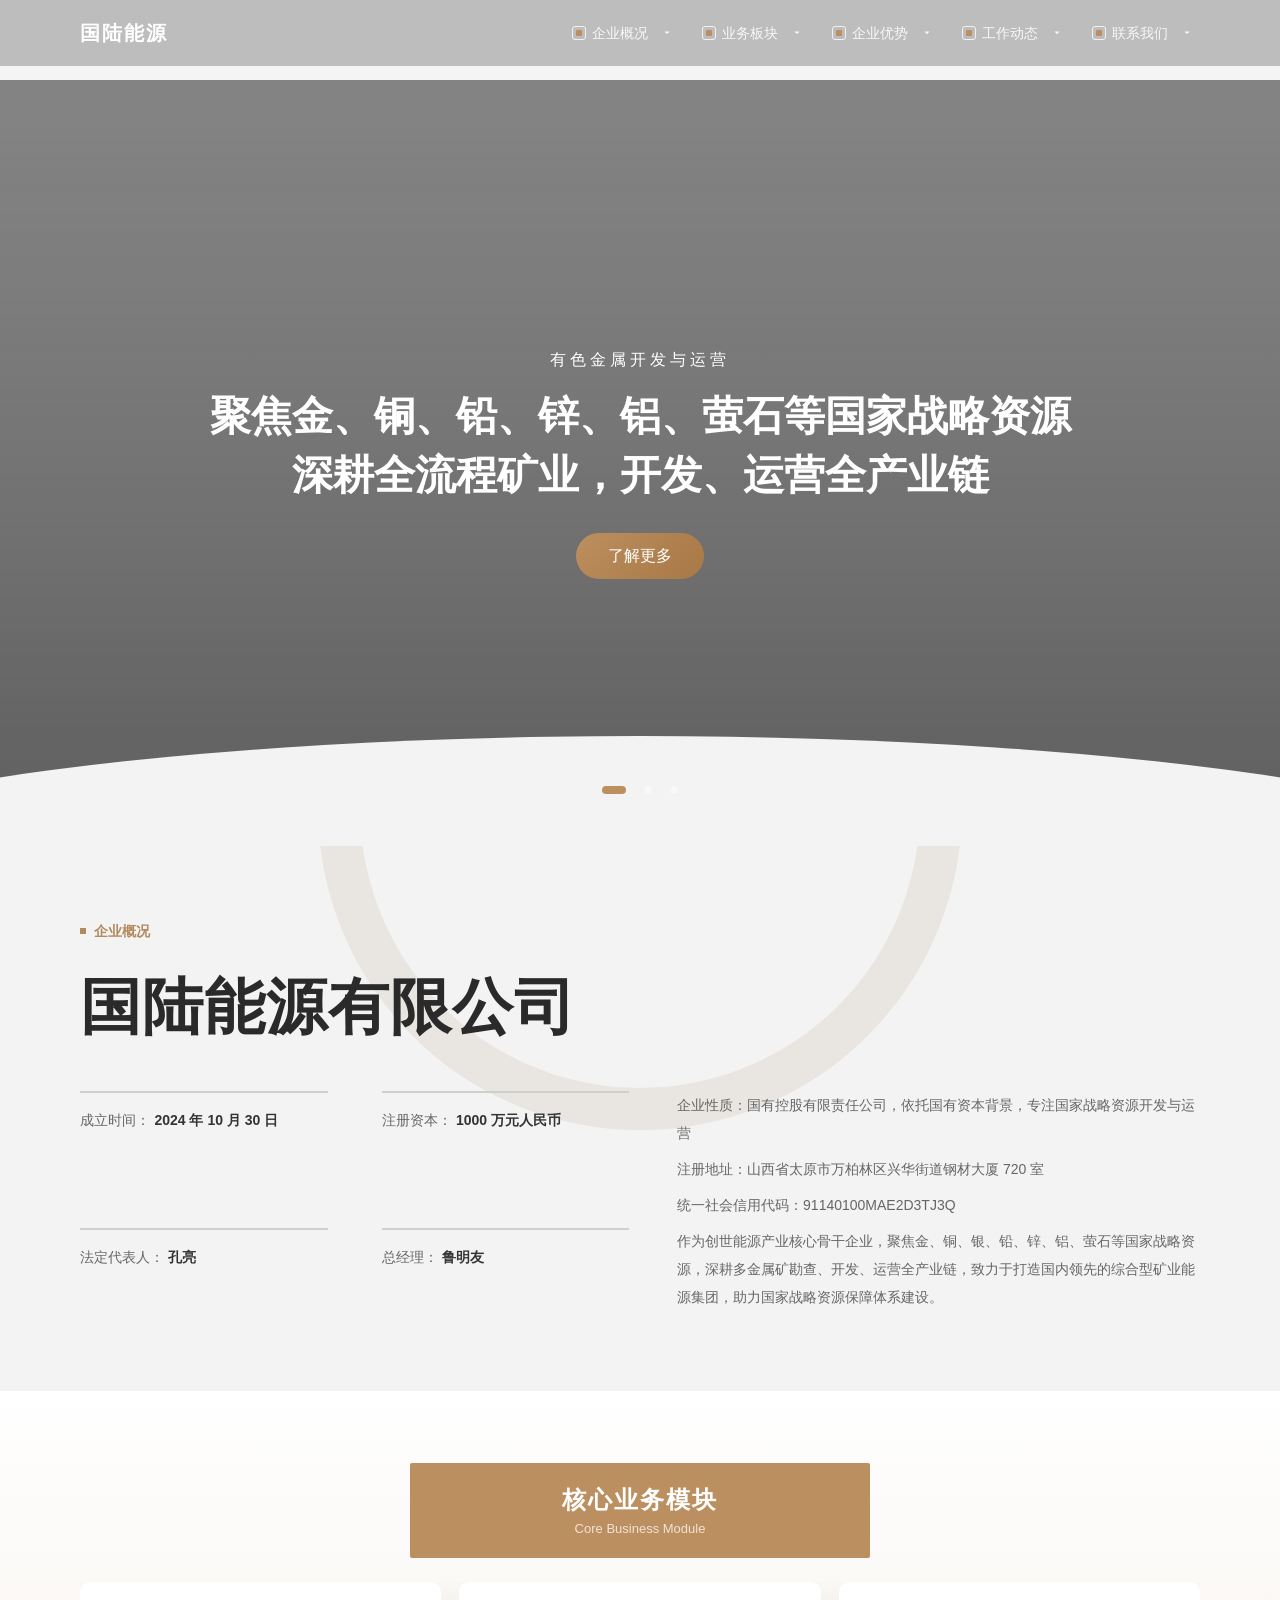
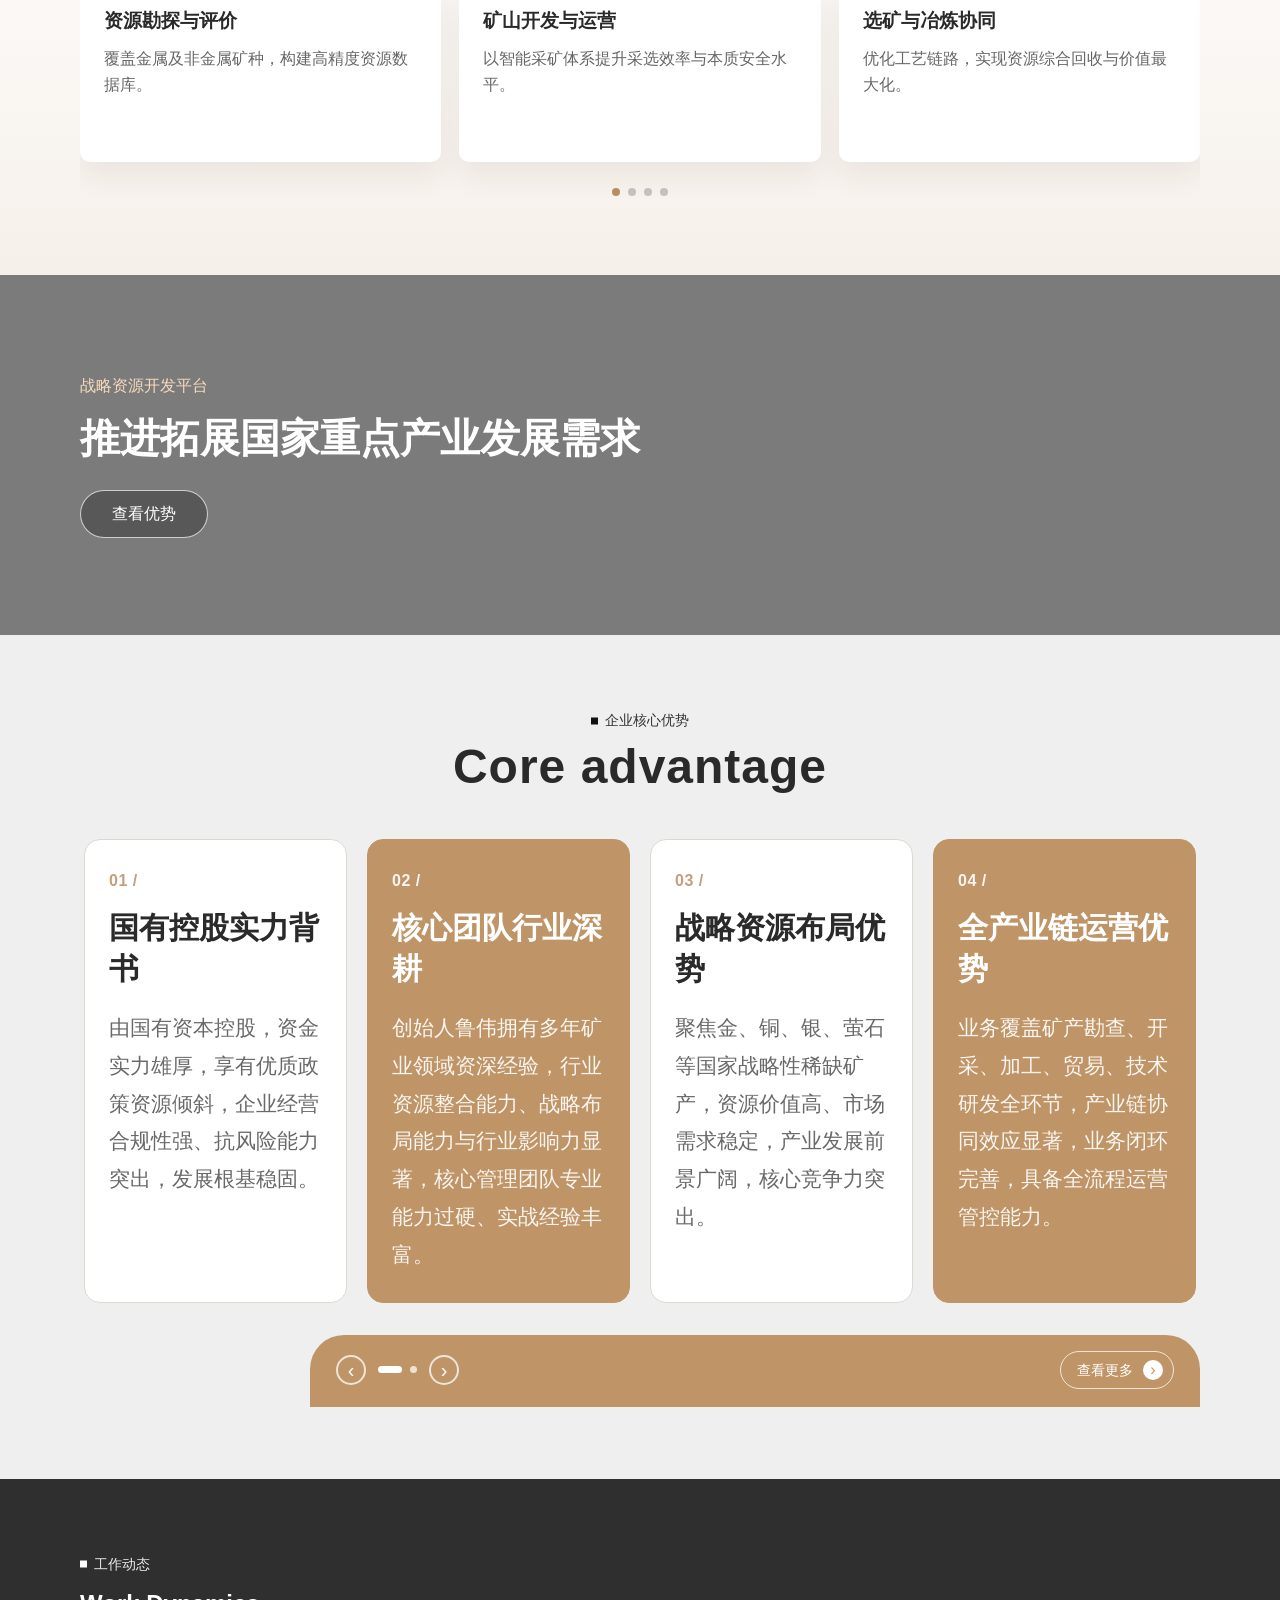
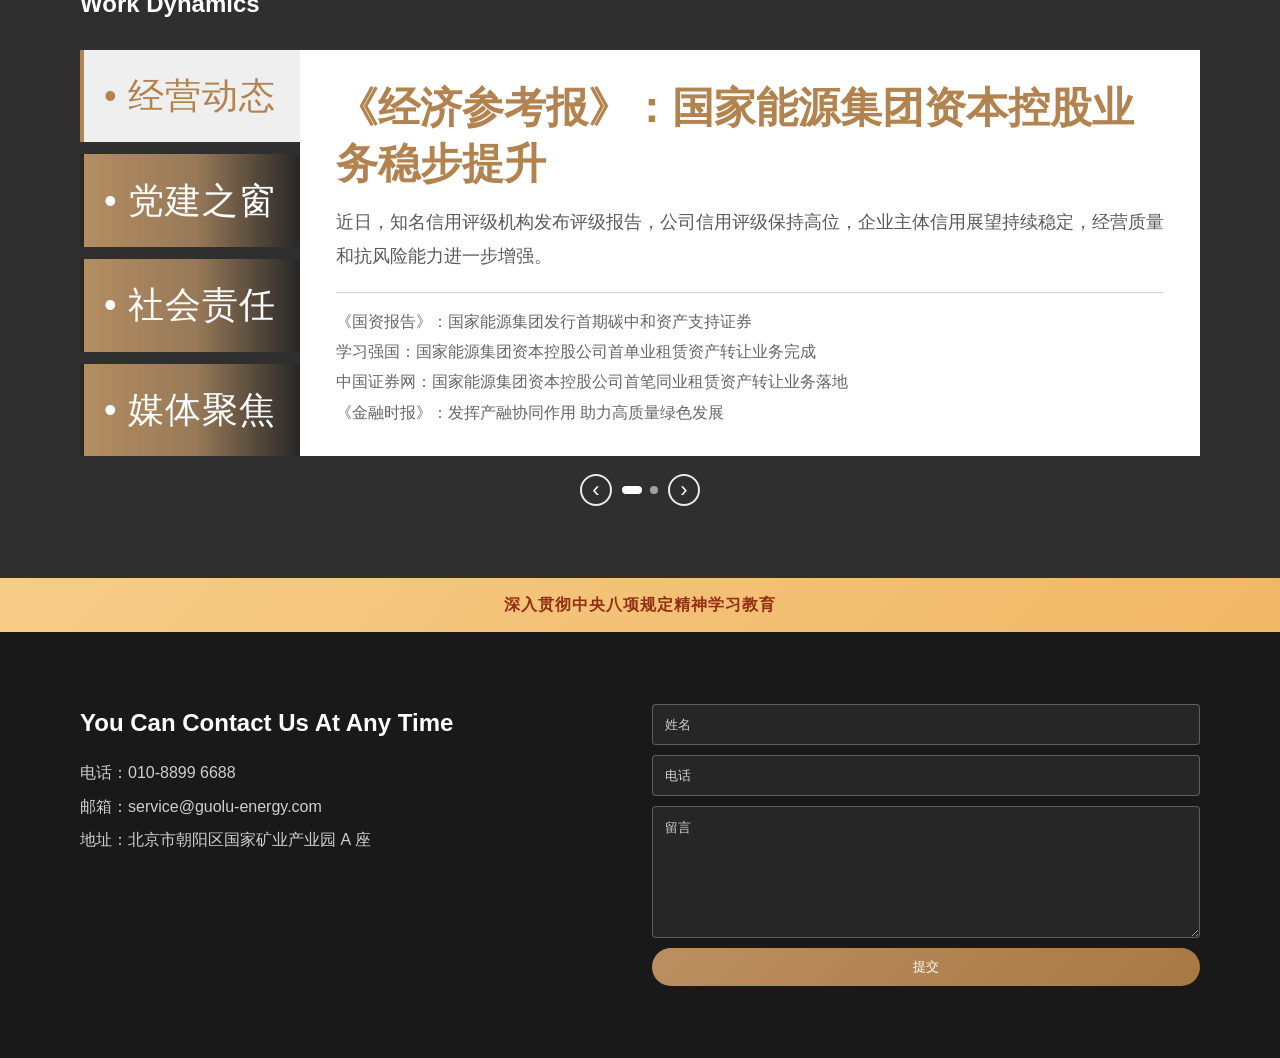
==== commit 637093b1: "refactor: implement tabbed work dynamics with bottom slider controls Co-authored-by: 15034068073 <15" ====
--- a/index.html
+++ b/index.html
@@ -317,41 +317,146 @@
             <span class="section-kicker">工作动态</span>
             <h2>Work Dynamics</h2>
           </div>
-          <div class="news-content" data-aos="fade-left">
+          <div class="news-body" data-aos="fade-left">
             <ul class="news-tabs">
-              <li class="is-active" data-target="tab1">最新动态</li>
+              <li class="is-active" data-target="tab1">经营动态</li>
               <li data-target="tab2">党建之窗</li>
               <li data-target="tab3">社会责任</li>
               <li data-target="tab4">媒体聚焦</li>
             </ul>
-            <div class="news-panel is-active" id="tab1">
-              <h3>公司召开安全生产月部署推进会</h3>
-              <p>
-                围绕矿山安全、设备巡检、环保管理和应急体系建设开展专项部署，
-                进一步压实责任链条，夯实安全生产基础。
-              </p>
-            </div>
-            <div class="news-panel" id="tab2">
-              <h3>深入贯彻中央八项规定精神学习教育</h3>
-              <p>
-                通过专题学习、案例剖析和岗位实践，推动作风建设走深走实，
-                以高质量党建引领高质量发展。
-              </p>
-            </div>
-            <div class="news-panel" id="tab3">
-              <h3>绿色矿山公益行动持续推进</h3>
-              <p>
-                公司联合属地开展生态修复与社区共建活动，推进矿区绿化提升，
-                持续履行企业社会责任。
-              </p>
-            </div>
-            <div class="news-panel" id="tab4">
-              <h3>主流媒体聚焦公司数字化矿山成果</h3>
-              <p>
-                通过智能调度、实时监测和数据中台建设，矿山作业效率持续提升，
-                相关经验获得行业广泛关注。
-              </p>
-            </div>
+            <div class="news-panels">
+              <div class="news-panel is-active" id="tab1" data-slide-index="0">
+                <article class="news-slide is-active">
+                  <h3>《经济参考报》：国家能源集团资本控股业务稳步提升</h3>
+                  <p>
+                    近日，知名信用评级机构发布评级报告，公司信用评级保持高位，企业主体信用展望持续稳定，经营质量和抗风险能力进一步增强。
+                  </p>
+                  <hr />
+                  <ul>
+                    <li>《国资报告》：国家能源集团发行首期碳中和资产支持证券</li>
+                    <li>学习强国：国家能源集团资本控股公司首单业租赁资产转让业务完成</li>
+                    <li>中国证券网：国家能源集团资本控股公司首笔同业租赁资产转让业务落地</li>
+                    <li>《金融时报》：发挥产融协同作用 助力高质量绿色发展</li>
+                  </ul>
+                </article>
+                <article class="news-slide">
+                  <h3>经营管理例会：多项目协同推进，重点指标稳中向好</h3>
+                  <p>
+                    围绕重点矿山项目建设、采购交付和成本管控，公司组织专项复盘，
+                    明确季度重点任务，进一步提升经营效率与资源配置能力。
+                  </p>
+                  <hr />
+                  <ul>
+                    <li>推进采矿系统升级，设备利用率同比提升</li>
+                    <li>供应链协同优化，重点物资保供能力增强</li>
+                    <li>强化风险预警与应急机制，经营运行平稳可控</li>
+                    <li>建立项目周调度机制，确保关键节点按期完成</li>
+                  </ul>
+                </article>
+              </div>
+
+              <div class="news-panel" id="tab2" data-slide-index="0">
+                <article class="news-slide is-active">
+                  <h3>深入贯彻中央八项规定精神学习教育</h3>
+                  <p>
+                    通过专题学习、案例剖析和岗位实践，推动作风建设走深走实，
+                    将纪律要求转化为推动企业高质量发展的实际行动。
+                  </p>
+                  <hr />
+                  <ul>
+                    <li>组织党委理论学习中心组专题学习会</li>
+                    <li>开展“严作风、强担当”主题党日活动</li>
+                    <li>建立作风建设问题台账与整改闭环机制</li>
+                    <li>推动党建工作与生产经营同部署同落实</li>
+                  </ul>
+                </article>
+                <article class="news-slide">
+                  <h3>党建引领重点项目攻坚，形成协同推进机制</h3>
+                  <p>
+                    以党员先锋队、党员责任区为抓手，聚焦项目难点堵点，
+                    在重点工程中持续发挥基层党组织战斗堡垒作用。
+                  </p>
+                  <hr />
+                  <ul>
+                    <li>设立“党员示范岗”，强化关键岗位责任落实</li>
+                    <li>开展党建共建活动，促进跨部门协同联动</li>
+                    <li>围绕一线需求办实事，提升基层组织凝聚力</li>
+                    <li>推动党建成果转化为经营管理成效</li>
+                  </ul>
+                </article>
+              </div>
+
+              <div class="news-panel" id="tab3" data-slide-index="0">
+                <article class="news-slide is-active">
+                  <h3>社会责任实践：绿色矿山建设与社区共建并行推进</h3>
+                  <p>
+                    公司持续开展矿区生态修复、节能减排和社区公益活动，
+                    推动企业发展与社会价值创造协同提升。
+                  </p>
+                  <hr />
+                  <ul>
+                    <li>实施矿区复绿工程，提升生态环境质量</li>
+                    <li>开展职业教育帮扶，支持属地人才培养</li>
+                    <li>组织志愿服务活动，服务周边社区建设</li>
+                    <li>完善 ESG 管理体系，发布责任行动成果</li>
+                  </ul>
+                </article>
+                <article class="news-slide">
+                  <h3>公益行动持续深化，助力地方可持续发展</h3>
+                  <p>
+                    围绕教育、环保、民生等领域持续开展公益行动，
+                    构建企业与地方互促共进的长期协同机制。
+                  </p>
+                  <hr />
+                  <ul>
+                    <li>设立专项公益基金，支持乡村振兴项目</li>
+                    <li>推进节水节电改造，促进资源节约利用</li>
+                    <li>搭建企地沟通平台，提升协同治理效率</li>
+                    <li>持续开展员工公益培训与志愿者激励</li>
+                  </ul>
+                </article>
+              </div>
+
+              <div class="news-panel" id="tab4" data-slide-index="0">
+                <article class="news-slide is-active">
+                  <h3>主流媒体聚焦公司数字化矿山建设成果</h3>
+                  <p>
+                    通过智能调度、实时监测与数据中台能力建设，
+                    公司矿山作业效率和管理透明度持续提升。
+                  </p>
+                  <hr />
+                  <ul>
+                    <li>新华社：数字化推动传统矿业转型升级</li>
+                    <li>人民网：智能化管理提升生产安全水平</li>
+                    <li>中国经济网：绿色低碳与高效运营并重</li>
+                    <li>行业媒体：公司实践为产业提供可复制样本</li>
+                  </ul>
+                </article>
+                <article class="news-slide">
+                  <h3>多家行业媒体报道公司全产业链运营能力</h3>
+                  <p>
+                    媒体重点关注公司在资源开发、加工、供应链协同方面的体系化能力，
+                    认为其在复杂市场环境下展现出较强韧性和成长性。
+                  </p>
+                  <hr />
+                  <ul>
+                    <li>财经周刊：产业链协同成为核心竞争优势</li>
+                    <li>矿业观察：资源保障能力与运营效率双提升</li>
+                    <li>能源视界：技术驱动下的降本增效路径清晰</li>
+                    <li>中国工业报：企业治理能力持续强化</li>
+                  </ul>
+                </article>
+              </div>
+            </div>
+          </div>
+          <div class="news-bottom-controls" data-aos="fade-up">
+            <button class="news-nav-btn news-prev" type="button" aria-label="上一条">
+              ‹
+            </button>
+            <div class="news-pagination"></div>
+            <button class="news-nav-btn news-next" type="button" aria-label="下一条">
+              ›
+            </button>
           </div>
         </div>
       </section>
--- a/css/style.css
+++ b/css/style.css
@@ -586,8 +586,8 @@
 }
 
 .advantage-bottom {
-  margin: 12px auto 0;
-  width: min(900px, 88%);
+  margin: 12px 0 0 auto;
+  width: min(920px, calc(100% - 230px));
   background: #bf9567;
   border-radius: 34px 34px 0 0;
   padding: 16px 26px 18px;
@@ -675,54 +675,186 @@
 }
 
 .news-wrap {
+  max-width: 1260px;
+}
+
+.news-title {
+  margin-bottom: 26px;
+}
+
+.news-title .section-kicker {
+  color: rgba(255, 255, 255, 0.9);
+  position: relative;
+  padding-left: 14px;
+}
+
+.news-title .section-kicker::before {
+  content: "";
+  width: 7px;
+  height: 7px;
+  background: #fff;
+  position: absolute;
+  left: 0;
+  top: 50%;
+  transform: translateY(-50%);
+}
+
+.news-title h2 {
+  color: #fff;
+}
+
+.news-body {
   display: grid;
-  grid-template-columns: 0.9fr 2fr;
-  gap: 26px;
-}
-
-.news-content {
+  grid-template-columns: 220px 1fr;
+  gap: 0;
+  align-items: stretch;
+}
+
+.news-tabs {
+  list-style: none;
+  background: transparent;
+  display: grid;
+  gap: 12px;
+  padding-right: 0;
+}
+
+.news-tabs li {
+  min-height: 82px;
+  display: flex;
+  align-items: center;
+  padding: 0 20px;
+  border-left: 4px solid transparent;
+  cursor: pointer;
+  font-size: 36px;
+  letter-spacing: 1px;
+  color: #fff;
+  background: linear-gradient(
+    90deg,
+    rgba(191, 149, 103, 0.92) 0%,
+    rgba(191, 149, 103, 0.72) 52%,
+    rgba(36, 36, 36, 0.75) 100%
+  );
+  transition: all 0.25s ease;
+}
+
+.news-tabs li::before {
+  content: "•";
+  margin-right: 10px;
+}
+
+.news-tabs li:hover,
+.news-tabs li.is-active {
+  background: #efefef;
+  color: #b3834f;
+  border-left-color: #b3834f;
+}
+
+.news-panels {
   background: #fff;
   color: #2b2b2b;
-  display: grid;
-  grid-template-columns: 170px 1fr;
-  border-radius: 4px;
+  min-height: 390px;
+  border-radius: 0;
   overflow: hidden;
-}
-
-.news-tabs {
-  list-style: none;
-  background: #f3e4d3;
-}
-
-.news-tabs li {
-  padding: 16px 14px;
-  border-bottom: 1px solid #e8cfb4;
-  cursor: pointer;
-  transition: background 0.25s ease;
-}
-
-.news-tabs li:hover,
-.news-tabs li.is-active {
-  background: var(--gold);
-  color: #fff;
 }
 
 .news-panel {
   display: none;
-  padding: 26px 24px;
-  animation: panelFade 0.35s ease;
-}
-
-.news-panel h3 {
-  margin-bottom: 12px;
-}
-
-.news-panel p {
-  color: #5a5a5a;
+  height: 100%;
 }
 
 .news-panel.is-active {
   display: block;
+}
+
+.news-slide {
+  display: none;
+  padding: 30px 36px 28px;
+  animation: panelFade 0.32s ease;
+}
+
+.news-slide.is-active {
+  display: block;
+}
+
+.news-slide h3 {
+  color: #b3834f;
+  margin-bottom: 12px;
+  font-size: 42px;
+  line-height: 1.35;
+}
+
+.news-slide p {
+  color: #5a5a5a;
+  font-size: 18px;
+  line-height: 1.9;
+}
+
+.news-slide hr {
+  border: 0;
+  border-top: 1px solid #d1d1d1;
+  margin: 18px 0 14px;
+}
+
+.news-slide ul {
+  list-style: none;
+}
+
+.news-slide li {
+  font-size: 16px;
+  color: #666;
+  line-height: 1.9;
+}
+
+.news-bottom-controls {
+  display: flex;
+  justify-content: center;
+  align-items: center;
+  gap: 10px;
+  margin-top: 18px;
+}
+
+.news-nav-btn {
+  width: 32px;
+  height: 32px;
+  border-radius: 50%;
+  border: 2px solid rgba(255, 255, 255, 0.9);
+  background: transparent;
+  color: #fff;
+  font-size: 22px;
+  line-height: 1;
+  display: inline-flex;
+  align-items: center;
+  justify-content: center;
+  cursor: pointer;
+  transition: all 0.25s ease;
+}
+
+.news-nav-btn:hover {
+  background: #fff;
+  color: #b3834f;
+}
+
+.news-pagination {
+  display: inline-flex;
+  align-items: center;
+  gap: 8px;
+}
+
+.news-dot {
+  width: 8px;
+  height: 8px;
+  border-radius: 50%;
+  border: 0;
+  background: rgba(255, 255, 255, 0.55);
+  padding: 0;
+  cursor: pointer;
+  transition: all 0.25s ease;
+}
+
+.news-dot.is-active {
+  width: 20px;
+  border-radius: 999px;
+  background: #fff;
 }
 
 @keyframes panelFade {
@@ -794,7 +926,6 @@
 }
 
 @media (max-width: 960px) {
-  .news-wrap,
   .company-grid,
   .contact-wrap {
     grid-template-columns: 1fr;
@@ -830,7 +961,31 @@
   }
 
   .advantage-bottom {
-    width: 100%;
+    width: min(760px, calc(100% - 120px));
+    margin-left: auto;
+    margin-right: 0;
+  }
+
+  .news-body {
+    grid-template-columns: 190px 1fr;
+  }
+
+  .news-tabs li {
+    font-size: 28px;
+    min-height: 74px;
+    padding: 0 16px;
+  }
+
+  .news-slide {
+    padding: 22px 24px;
+  }
+
+  .news-slide h3 {
+    font-size: 30px;
+  }
+
+  .news-slide p {
+    font-size: 15px;
   }
 }
 
@@ -935,6 +1090,7 @@
   }
 
   .advantage-bottom {
+    width: 100%;
     border-radius: 22px 22px 0 0;
     padding: 14px 16px;
   }
@@ -944,17 +1100,37 @@
     padding: 20px 18px;
   }
 
-  .news-content {
+  .news-body {
     grid-template-columns: 1fr;
+    gap: 12px;
   }
 
   .news-tabs {
     display: grid;
     grid-template-columns: repeat(2, 1fr);
+    gap: 10px;
+    padding-right: 0;
   }
 
   .news-tabs li {
+    min-height: 56px;
     text-align: center;
+    justify-content: center;
+    font-size: 22px;
+    padding: 0 10px;
+  }
+
+  .news-slide {
+    padding: 18px 16px;
+  }
+
+  .news-slide h3 {
+    font-size: 24px;
+  }
+
+  .news-slide p,
+  .news-slide li {
+    font-size: 14px;
   }
 
   .contact-left h2 {
